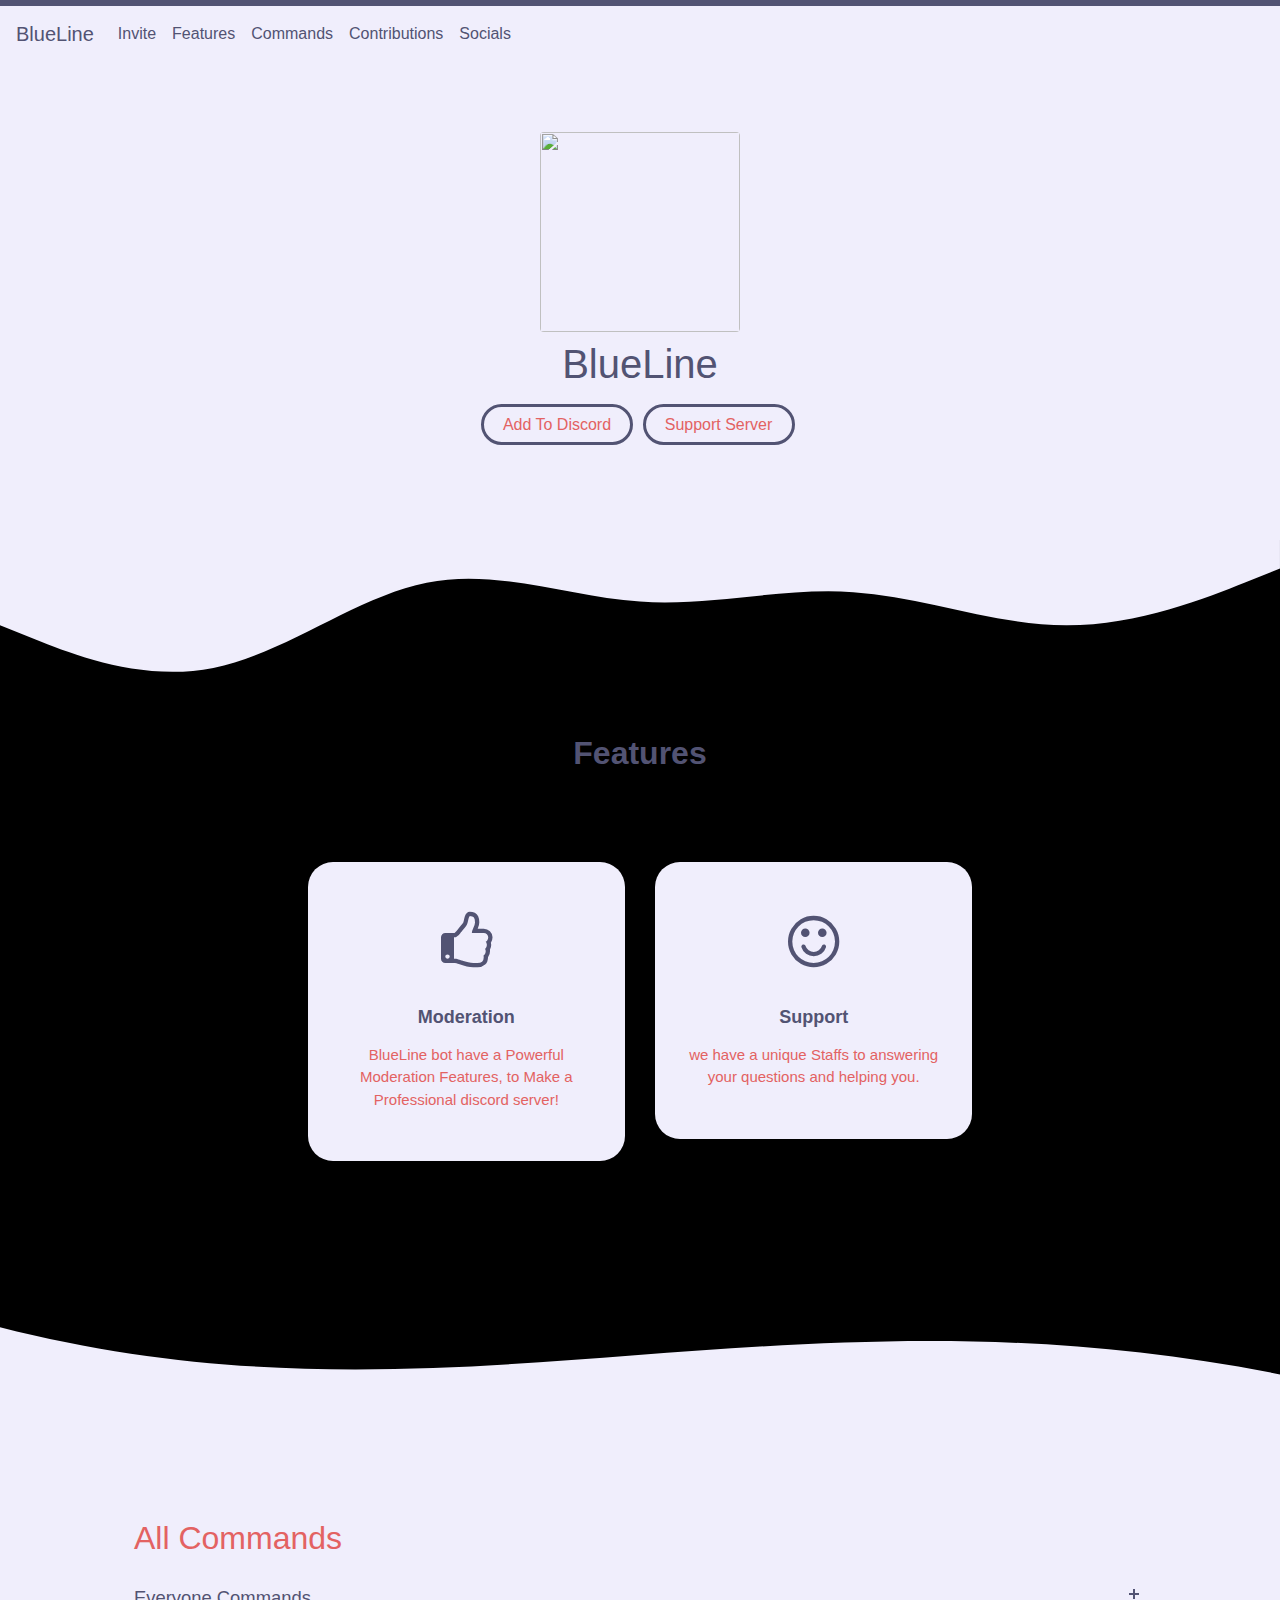
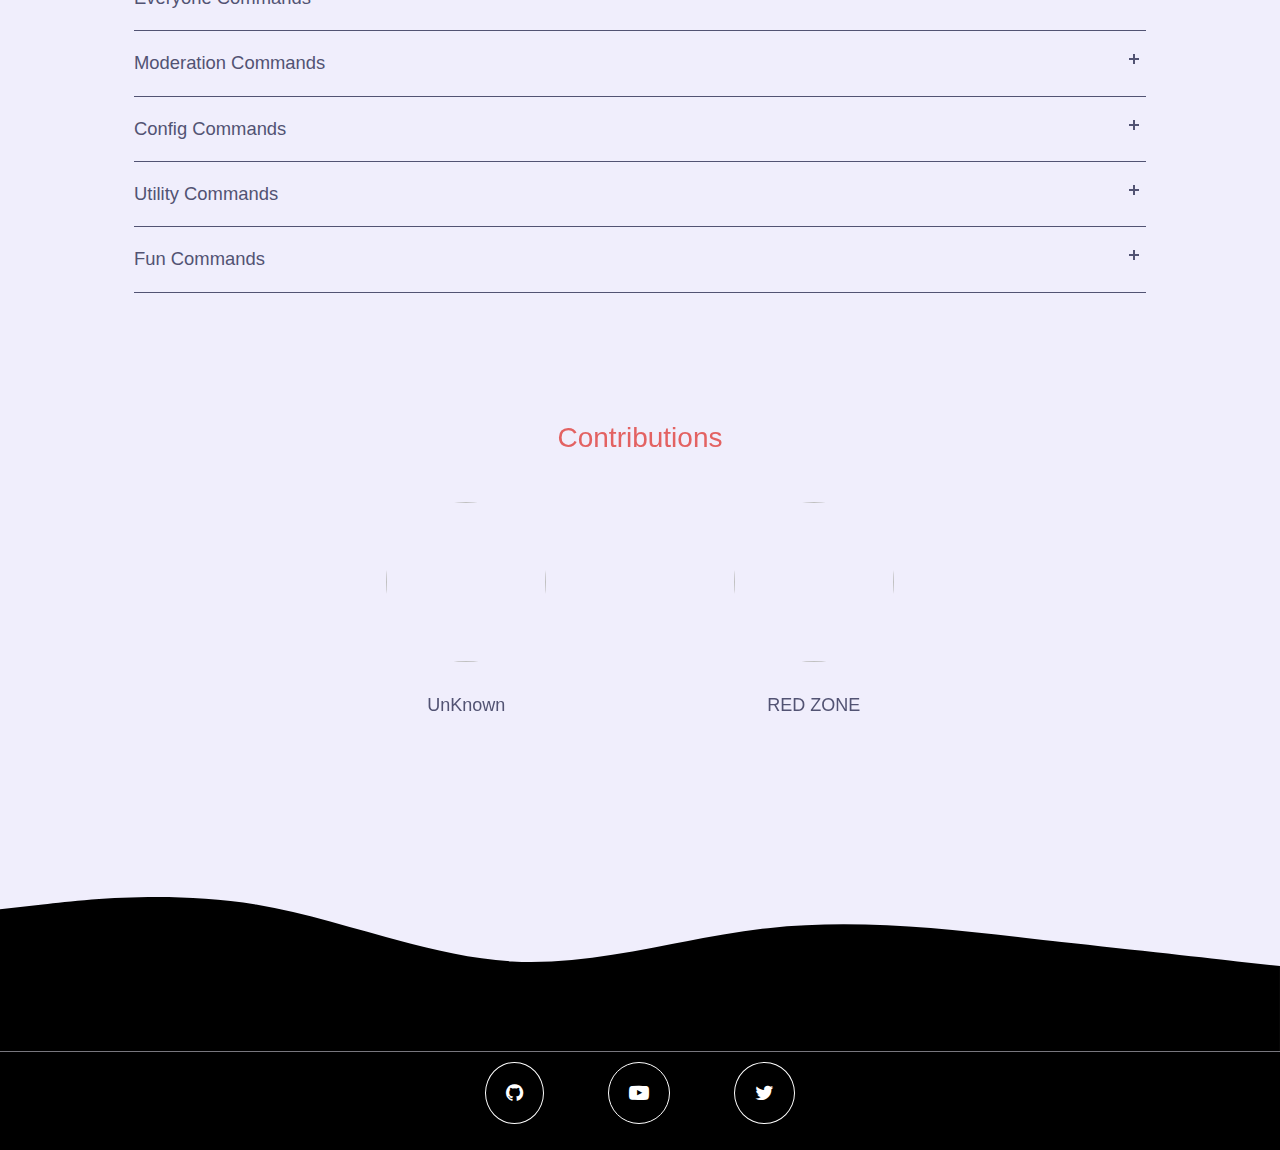
==== index.html @ 318a032f "Update index.html" ====
<!DOCTYPE html>
<html>

<head>
    <meta charset="utf-8">
    <meta name="viewport" content="width=device-width, initial-scale=1.0, shrink-to-fit=no">
    <title>BlueLine</title>
    <meta name="description"
        content="Discord multipurpose bot, Moderation Features, Funny commands, Utility commands and much more!">
    <meta name="theme-color" content="BLUE">
    <link rel="icon" type="https://cdn.glitch.me/11e8131c-e002-4e62-935d-ca1ae6687a3e/1733EE15-79B3-434F-AF84-258303711A67.jpeg?v=1640711539342" sizes="300x250" href="https://cdn.glitch.me/11e8131c-e002-4e62-935d-ca1ae6687a3e/1733EE15-79B3-434F-AF84-258303711A67.jpeg?v=1640711539342">
    <link rel="stylesheet" href="assets/bootstrap/css/bootstrap.min.css">
    <link rel="stylesheet" href="https://fonts.googleapis.com/css?family=Alfa+Slab+One">
    <link rel="stylesheet" href="assets/fonts/font-awesome.min.css">
    <link rel="stylesheet" href="assets/fonts/ionicons.min.css">
    <link rel="stylesheet" href="https://cdnjs.cloudflare.com/ajax/libs/animate.css/3.5.2/animate.min.css">
    <link rel="stylesheet" href="assets/css/styles.css">
</head>

<body style="background-color: var(--background);">
    <div id="top" style="height: 12px;">
        <nav class="navbar navbar-light navbar-expand fixed-top"
            style="color: var(--main-color);border-top-width: 6px;border-top-style: solid;background: var(--background);">
            <div class="container-fluid"><a class="navbar-brand" href="#"
                    style="color: var(--main-color);font-normal: 'Alfa Slab One', cursive;">BlueLine</a><button
                    data-toggle="collapse" class="navbar-toggler" data-target="#navcol-1"><span class="sr-only">Toggle
                        navigation</span><span class="navbar-toggler-icon"></span></button>
                <div class="collapse navbar-collapse" id="navcol-1">
                    <ul class="nav navbar-nav">
                        <li class="nav-item"><a class="nav-link active smoothScroll" href="https://discord.com/api/oauth2/authorize?client_id=842708798892146718&permissions=8&scope=bot">Invite</a></li>
                        <!--<li class="nav-item"><a class="nav-link active smoothScroll"
                                href="https://www.paypal.com/paypalme/kannabot">Donate</a></li>-->
                        <li class="nav-item"><a class="nav-link active smoothScroll" href="#features"">Features</a></li>
                        <li class=" nav-item"><a class="nav-link active smoothScroll" href="#commands">Commands</a>
                        </li>
                        <li class="nav-item"><a class="nav-link active smoothScroll" href="#help">Contributions</a></li>
                        <li class="nav-item"><a class="nav-link active smoothScroll" href="#bot">Socials</a></li>
                    </ul>
                </div>
            </div>
        </nav>
    </div>
    <header class="d-xl-flex flex-column justify-content-xl-center align-items-xl-center"
        style="height: 418px;text-align: center;margin: 55px;"><img class="rounded" src="https://cdn.glitch.me/11e8131c-e002-4e62-935d-ca1ae6687a3e/1733EE15-79B3-434F-AF84-258303711A67.jpeg?v=1640711539342"
            width="200" height="200" style="margin-top: 30px;">
        <h1 style="color: var(--text-color);"><a class="nav-link active smoothScroll" href="https://discord.com/api/oauth2/authorize?client_id=842708798892146718&permissions=8&scope=bot">BlueLine</a></h1>
        <div class="tada animated">
            <div role="group" class="front-but">
                <button
                    onclick="window.location.href='https://discord.com/api/oauth2/authorize?client_id=842708798892146718&permissions=8&scope=bot';">
                    Add To Discord
                </button>
                <button onclick="window.location.href='https://discord.gg/jcTxE4wJ6J';">
                    Support Server
                </button>
            </div>
        </div>
    </header>
    <div id="feature" style="height: 90px;background: var(--secondary);">
        <div><svg xmlns="http://www.w3.org/2000/svg" viewBox="0 0 1440 320">
                <path fill="var(--background)" fill-opacity="1"
                    d="M0,96L40,112C80,128,160,160,240,144C320,128,400,64,480,48C560,32,640,64,720,69.3C800,75,880,53,960,58.7C1040,64,1120,96,1200,96C1280,96,1360,64,1400,48L1440,32L1440,0L1400,0C1360,0,1280,0,1200,0C1120,0,1040,0,960,0C880,0,800,0,720,0C640,0,560,0,480,0C400,0,320,0,240,0C160,0,80,0,40,0L0,0Z">
                </path>
            </svg></div>
    </div>
    <div class="features-boxed" style="background: var(--secondary);">
        <div class="container" style="color: var(--main-color);">
            <div class="intro">
                <h2 class="text-center" style="color: var(--text-color);">Features</h2>
            </div>
            <div class="row justify-content-center features">
                <div class="col-sm-6 col-md-5 col-lg-4 item">
                    <div id="features" class="box"><i class="fa fa-thumbs-o-up icon" style="color: var(--main-color);"
                            id="thumb"></i>
                        <h3 class="name">Moderation</h3>
                        <p class="description" style="color: var(--secondary-text-color);">BlueLine bot have a Powerful Moderation Features,
                            to Make a Professional discord server!<br></p>
                    </div>
                </div>
                <div class="col-sm-6 col-md-5 col-lg-4 item">
                    <div id="features" class="box"><i class="fa fa-smile-o icon" style="color: var(--main-color);"></i>
                        <h3 class="name">Support</h3>
                        <p class="description" style="color: var(--secondary-text-color);">
                            we have a unique Staffs to answering your questions and helping you.<br></p>
                    </div>
                </div>
            </div>
        </div>
        <div></div>
    </div>
    <div style="background-color: var(--background);">
        <div style="height: 150px; overflow: hidden;"><svg viewBox="0 0 500 150" preserveAspectRatio="none"
                style="height: 100%; width: 100%;">
                <path d="M-41.53,-9.56 C167.83,173.98 302.14,-60.89 534.09,89.10 L500.00,0.00 L0.00,0.00 Z"
                    style="stroke: none; fill: var(--secondary);"></path>
            </svg></div>
    </div>
    <div>
       <!-- <section>
            <div class="container-fluid text-white">
                <div class="row row-cols-3 justify-content-center" style="color: var(--secondary-text-color);">
                    <div class="col-auto col-md-6 col-lg-4 text-center pb-5 pt-5 number-item love_counter">
                        <h1 class="love_count" style="font-size: 70px;"><strong>200</strong></h1>
                        <h4 style="color: var(--main-color);margin-top: -6px;">Total Servers</h4>
                    </div>
                    <div class="col-auto col-lg-4 text-center align-self-center pb-5 pt-5 love_counter">
                        <h1 class="love_count" style="font-size: 70px;"><strong>8000</strong></h1>
                        <h4 style="color: var(--main-color);margin-top: -6px;">Total Channels</h4>
                    </div>
                    <div class="col-auto col-lg-4 text-center align-self-center pb-5 pt-5 love_counter">
                        <h1 class="love_count" style="font-size: 70px;"><strong>112000</strong></h1>
                        <h4 style="color: var(--main-color);margin-top: -6px;">Total Users</h4>
                    </div>
                </div>
            </div>
        </section>-->
        <div class="container" id="commands">
            <h2>All Commands</h2>
            <div class="accordion">
                <div class="accordion-item">
                    <button id="accordion-button-1" aria-expanded="false"><span class="accordion-title">Everyone Commands
                            </span><span class="icon" aria-hidden="true"></span></button>
                    <div class="accordion-content">
                        <p>Help, Ping, Avatar, ServerAvatar, Invite, Support, Se
                          </p>
                    </div>
                </div>
                <div class="accordion-item">
                    <button id="accordion-button-3" aria-expanded="false"><span class="accordion-title">Moderation Commands</span><span class="icon" aria-hidden="true"></span></button>
                    <div class="accordion-content">
                        <p>Ban, Kick, vKick, Mute, Unmute, Clear, Nick, Nuke, Say, Embed, Lock, Unlock, Slowmode</p>
                    </div>
                </div>
                <div class="accordion-item">
                    <button id="accordion-button-3" aria-expanded="false"><span class="accordion-title">Config Commands</span><span class="icon" aria-hidden="true"></span></button>
                    <div class="accordion-content">
                        <p>Prefix</p>
                    </div>
                </div>
                <div class="accordion-item">
                    <button id="accordion-button-2" aria-expanded="false"><span class="accordion-title">Utility Commands</span><span class="icon" aria-hidden="true"></span></button>
                    <div class="accordion-content">
                        <p>Uptime, Userinfo, Serverinfo, Botinfo, Invites, Github, ListEmoji</p>
                    </div>
                </div>
                <div class="accordion-item">
                    <button id="accordion-button-3" aria-expanded="false"><span class="accordion-title">Fun Commands</span><span class="icon" aria-hidden="true"></span></button>
                    <div class="accordion-content">
                        <p>Slap, Hug, Poke, Pat, Cuddle, Feed, Kiss, Meme</p>
                    </div>
                </div>
               <!-- <div class="accordion-item">
                    <button id="accordion-button-3" aria-expanded="false"><span class="accordion-title">NSFW
                            Commands</span><span class="icon" aria-hidden="true"></span></button>
                    <div class="accordion-content">
                        <p>Hass, Hmidriff, Pgif, 4k, Hentai, Hneko, Hkitsune, Anal, Hanal, Gonewild, Ass, Pussy, Thigh,
                            Hthigh, Paizuri, Tentacle, Boobs, Hboobs.</p>
                    </div>
                </div>
                <div class="accordion-item">
                    <button id="accordion-button-3" aria-expanded="false"><span class="accordion-title">Valorant
                            Commands</span><span class="icon" aria-hidden="true"></span></button>
                    <div class="accordion-content">
                        <p>Valorant Map, Valorant Agent, Annoucements, Dev, Esports, MMR, Updates.</p>
                    </div>
                </div>
                <div class="accordion-item">
                    <button id="accordion-button-3" aria-expanded="false"><span class="accordion-title">Welcome/Leave Messages</span><span class="icon" aria-hidden="true"></span></button>
                    <div class="accordion-content">
                        <p>SetWelcome, SetLeave, SimJoin, SimLeave <br><br> Click <a href="https://github.com/OblivionGhoul/KannaKamuiBot#setting-up-welcome-messages">HERE</a> to learn how to set up welcome/leave messages</p>
                    </div>
                </div>
                <div class="accordion-item">
                    <button id="accordion-button-3" aria-expanded="false"><span class="accordion-title">Moderation
                            Commands</span><span class="icon" aria-hidden="true"></span></button>
                    <div class="accordion-content">
                        <p>Ban, Kick, Poll, Close, DM, Nickname.</p>
                    </div>
                </div>
                <div class="accordion-item">
                    <button id="accordion-button-3" aria-expanded="false"><span class="accordion-title">Developer
                            Commands</span><span class="icon" aria-hidden="true"></span></button>
                    <div class="accordion-content">
                        <p>Docs, Channel.</p>
                    </div>
                </div>
                <div class="accordion-item">
                    <button id="accordion-button-3" aria-expanded="false"><span class="accordion-title">More
                            Info</span><span class="icon" aria-hidden="true"></span></button>
                    <div class="accordion-content">
                        <p>This bot is still a work in progress so the command list above might not be the up to date,
                            so use the help command in the bot!<br>The default prefix for this bot is [-].</p>
                    </div>
                </div>-->
            </div>
        </div>
    </div>
    <div class="team-clean" style="background: rgba(0,0,0,0);" id="help">
        <div class="container" style="filter: blur(0px);padding-bottom: 0px;">
            <h3 class="text-center name" style="color: var(--secondary-text-color); margin-bottom: 30px;">Contributions
            </h3>
            <div class="intro"></div>
            <div class="row row-cols-4 d-flex d-xl-flex justify-content-center justify-content-xl-center people"
                style="padding-bottom: 0px;">
                <div class="col-auto col-md-6 col-lg-4 yeet"><a href="https://discord.com/users/408310632052686848"
                        target="_blank"><img class="rounded-circle partner" src="https://cdn.glitch.me/11e8131c-e002-4e62-935d-ca1ae6687a3e/88924051-5370-43D9-A5A7-6419A0E966D0.jpeg?v=1640713300457"></a>
                    <p style="margin: 30px; font-size:18px; color: var(--text-color);">UnKnown</p>
                </div>
                <div class="col-auto col-md-6 col-lg-4 yeet"><a href="https://discord.com/users/767108799785598977" target="_blank"><img
                            class="rounded-circle partner" src="https://cdn.glitch.me/11e8131c-e002-4e62-935d-ca1ae6687a3e/C3BD71FB-CB85-4004-A3AD-23FB2704DFF0.jpeg?v=1640713296566"></a>
                    <p style="margin: 30px; font-size:18px; color: var(--text-color);">RED ZONE</p>
                </div>
              <!--  <div class="col-auto col-md-6 col-lg-4 yeet"><a href="https://github.com/itshoozi" target="_blank"><img
                            class="rounded-circle partner" src="assets/img/website.png"></a>
                    <p style="margin: 30px; font-size:18px; color: var(--text-color);">ItsHoozi</p>
                </div>-->
            </div>
        </div>
    </div>

    <svg xmlns="http://www.w3.org/2000/svg" viewBox="0 0 1440 320">
        <path fill="var(--secondary)" fill-opacity="1"
            d="M0,160L48,154.7C96,149,192,139,288,154.7C384,171,480,213,576,218.7C672,224,768,192,864,181.3C960,171,1056,181,1152,192C1248,203,1344,213,1392,218.7L1440,224L1440,320L1392,320C1344,320,1248,320,1152,320C1056,320,960,320,864,320C768,320,672,320,576,320C480,320,384,320,288,320C192,320,96,320,48,320L0,320Z">
        </path>
    </svg>
    <div class="footer-dark" style="background: var(--secondary);padding-top: 0px;padding-bottom: 0px;">
        <div class="media" id="bot">
            <ul style="padding-left: 0;">
                <a href="https://github.com/kakUnknownnnnn">
                    <li><i class="fa fa-github" aria-hidden="true"></i></li>
                </a>
                <a href="https://youtube.com/c/Unknown007">
                    <li><i class="fa fa-youtube-play" aria-hidden="true"></i></li>
                </a>
                <a href="https://twitter.com/a_UnKnown007?t=4uc_J9Sj8CrSUUvskfGW6Q&s=09">
                    <li><i class="fa fa-twitter" aria-hidden="true"></i></li>
                </a>
            </ul>
        </div>
    </div>
    <script src="assets/js/jquery.min.js"></script>
    <script src="assets/bootstrap/js/bootstrap.min.js"></script>
    <script src="assets/js/Counting.js"></script>
    <script src="assets/js/untitled.js"></script>
</body>

</html>
---- assets/css/styles.css ----
:root {
  --main-color: #525373;
  --background: #f0eefc;/* 525373*/
  --secondary: black;
  --link: #f54254;
  --text-color: #525373;
  --secondary-text-color: #e36262;
}

/* scroll bar */

::-webkit-scrollbar {
  width: 8px;
}

::-webkit-scrollbar-track {
  background: black;
}

::-webkit-scrollbar-thumb {
  background: var(--main-color);
}

.footer-dark {
  padding: 50px 0;
}

.footer-dark .item.text {
  margin-bottom: 36px;
}

.footer-dark .item.social {
  text-align: center;
}

.footer-dark .item.social > a {
  font-size: 20px;
  width: 36px;
  height: 36px;
  line-height: 36px;
  display: inline-block;
  text-align: center;
  border-radius: 50%;
  box-shadow: 0 0 0 1px rgba(255,255,255,0.4);
  margin: 0 8px;
  color: #fff;
  opacity: 0.75;
}

.footer-dark .item.social > a:hover {
  background-color: #474350;
}

.footer-dark .copyright {
  text-align: center;
  padding-top: 24px;
}

/* features */

.features-boxed {
  color: #313437;
  background-color: #eef4f7;
}

.features-boxed p {
  color: #7d8285;
}

.features-boxed h2 {
  font-weight: bold;
  margin-bottom: 40px;
  padding-top: 40px;
  color: inherit;
}

@media (max-width:767px) {
  .features-boxed h2 {
    margin-bottom: 25px;
    padding-top: 25px;
    font-size: 24px;
  }
}

.features-boxed .intro {
  font-size: 16px;
  max-width: 500px;
  margin: 0 auto;
}

.features-boxed .intro p {
  margin-bottom: 0;
}

.features-boxed .features {
  padding: 50px 0;
}

.features-boxed .item {
  text-align: center;
}

.features-boxed .item .box {
  text-align: center;
  padding: 30px;
  background-color: #fff;
  margin-bottom: 30px;
}

.features-boxed .item .icon {
  font-size: 60px;
  color: #1485ee;
  margin-top: 20px;
  margin-bottom: 35px;
}

.features-boxed .item .name {
  font-weight: bold;
  font-size: 18px;
  margin-bottom: 8px;
  margin-top: 0;
  color: inherit;
}

.features-boxed .item .description {
  font-size: 15px;
  margin-top: 15px;
  margin-bottom: 20px;
}

a:hover {
  text-decoration: none;
  color: var(--main-color);
}

.shadow-lg.box:hover {
  background: rgb(244,241,241);
  box-shadow: 0 14px 28px rgba(0,0,0,0.25), 0 10px 10px rgba(0,0,0,0.22);
}

a {
  color: var(--main-color);
}

/* accordion */

* {
  box-sizing: border-box;
}

*::before, *::after {
  box-sizing: border-box;
}

.container {
  margin: 0 auto;
  padding: 4rem;
  color: var(--secondary-text-color);
}

.accordion .accordion-item {
  border-bottom: 1px solid var(--text-color);
}

.accordion .accordion-item button[aria-expanded='true'] {
  border-bottom: 1px solid var(--link);
}

.accordion button {
  position: relative;
  display: block;
  text-align: left;
  width: 100%;
  padding: 1em 0;
  color: var(--text-color);
  font-size: 1.15rem;
  font-weight: 400;
  border: none;
  background: none;
  outline: none;
}

.accordion button:hover, .accordion button:focus {
  cursor: pointer;
  color: var(--link);
}

.accordion button:hover::after, .accordion button:focus::after {
  cursor: pointer;
  color: var(--link);
  border-right: 1px solid var(--link);
}

.accordion button .accordion-title {
  padding: 1em 1.5em 1em 0;
}

.accordion button .icon {
  display: inline-block;
  position: absolute;
  top: 18px;
  right: 0;
  width: 22px;
  height: 22px;
}

.accordion button .icon::before {
  display: block;
  position: absolute;
  content: '';
  top: 9px;
  left: 5px;
  width: 10px;
  height: 2px;
  background: currentColor;
}

.accordion button .icon::after {
  display: block;
  position: absolute;
  content: '';
  top: 5px;
  left: 9px;
  width: 2px;
  height: 10px;
  background: currentColor;
}

.accordion button[aria-expanded='true'] {
  color: var(--link);
}

.accordion button[aria-expanded='true'] .icon::after {
  width: 0;
}

.accordion button[aria-expanded='true'] + .accordion-content {
  opacity: 1;
  max-height: 250em;
  transition: all 200ms linear;
  will-change: opacity, max-height;
}

.accordion .accordion-content {
  opacity: 0;
  max-height: 0;
  overflow: hidden;
  transition: opacity 200ms linear, max-height 200ms linear;
  will-change: opacity, max-height;
}

.accordion .accordion-content p {
  font-size: 1rem;
  font-weight: 300;
  margin: 2em 0;
}

div#features {
  box-shadow: 0 1px 3px rgba(0,0,0,0.12), 0 1px 2px rgba(0,0,0,0.24);
  transition: all 0.3s cubic-bezier(.25,.8,.25,1);
  border-radius: 25px;
  background: var(--background);
}

div#features:hover {
  box-shadow: 0 14px 28px rgba(255, 162, 162, 0.25), 0 10px 10px rgba(255, 162, 162, 0.25);
  cursor: pointer;
}

.partner:hover {
  border-radius: 598px;
  border-style: solid;
  border-color: var(--main-color);
}

.partner {
  width: 160px;
  height: 160px;
  transition: all 200ms linear;
}

.yeet {
  text-align: center;
  padding: 18px;
}

.media {
  display: grid;
  place-items: center;
  margin: 0 auto;
}

.media li {
  display: inline-block;
  display: inline-flex;
  padding: 20px; 
  border: 1px solid white;
  border-radius: 50%;
  margin: 10px 30px;
  
  font-size: 20px;
  color: white;

  transition: 0.5s;  
}

.media li:hover {
  color: var(--text-color);
  border: 1px solid var(--text-color);
  transition: 0.5s;
  cursor: pointer;
}

.front-but button{
  display:inline-block;
  background-color: var(--background);
  padding: 0.35em 1.2em;
  border: 3px solid var(--text-color);
  margin: 0 0.3em 0.3em 0;
  border-radius: 15em 15em 15em 15em;
  box-sizing: border-box;
  text-decoration: none;
  font-family:'Roboto', sans-serif;
  font-weight:300;
  color: var(--secondary-text-color);
  text-align: center;
  transition: all 0.3s;
}

.front-but button:hover {
  color: var(--background);
  background-color: var(--text-color);
}

#navcol-1 a {
  color: var(--text-color);
}

#navcol-1 a:hover {
  background-color: var(--text-color);
  color: var(--background);
}
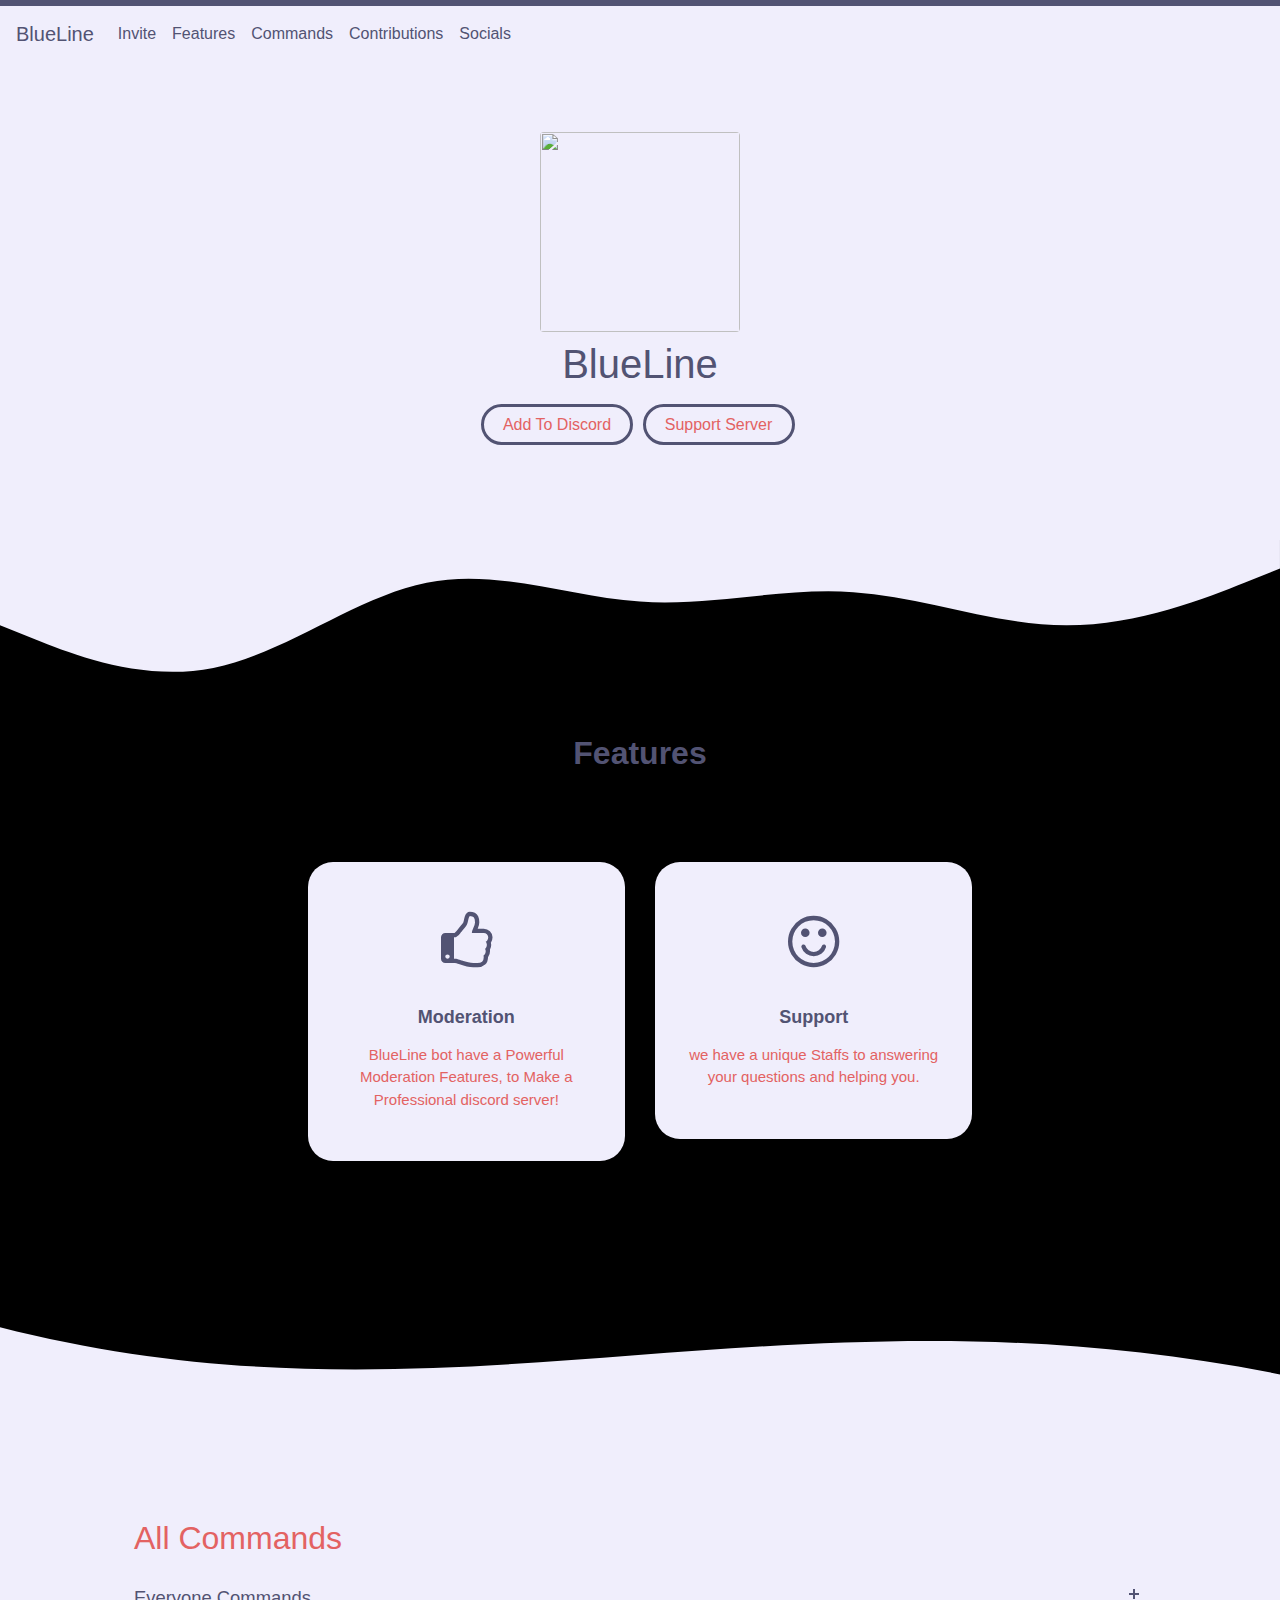
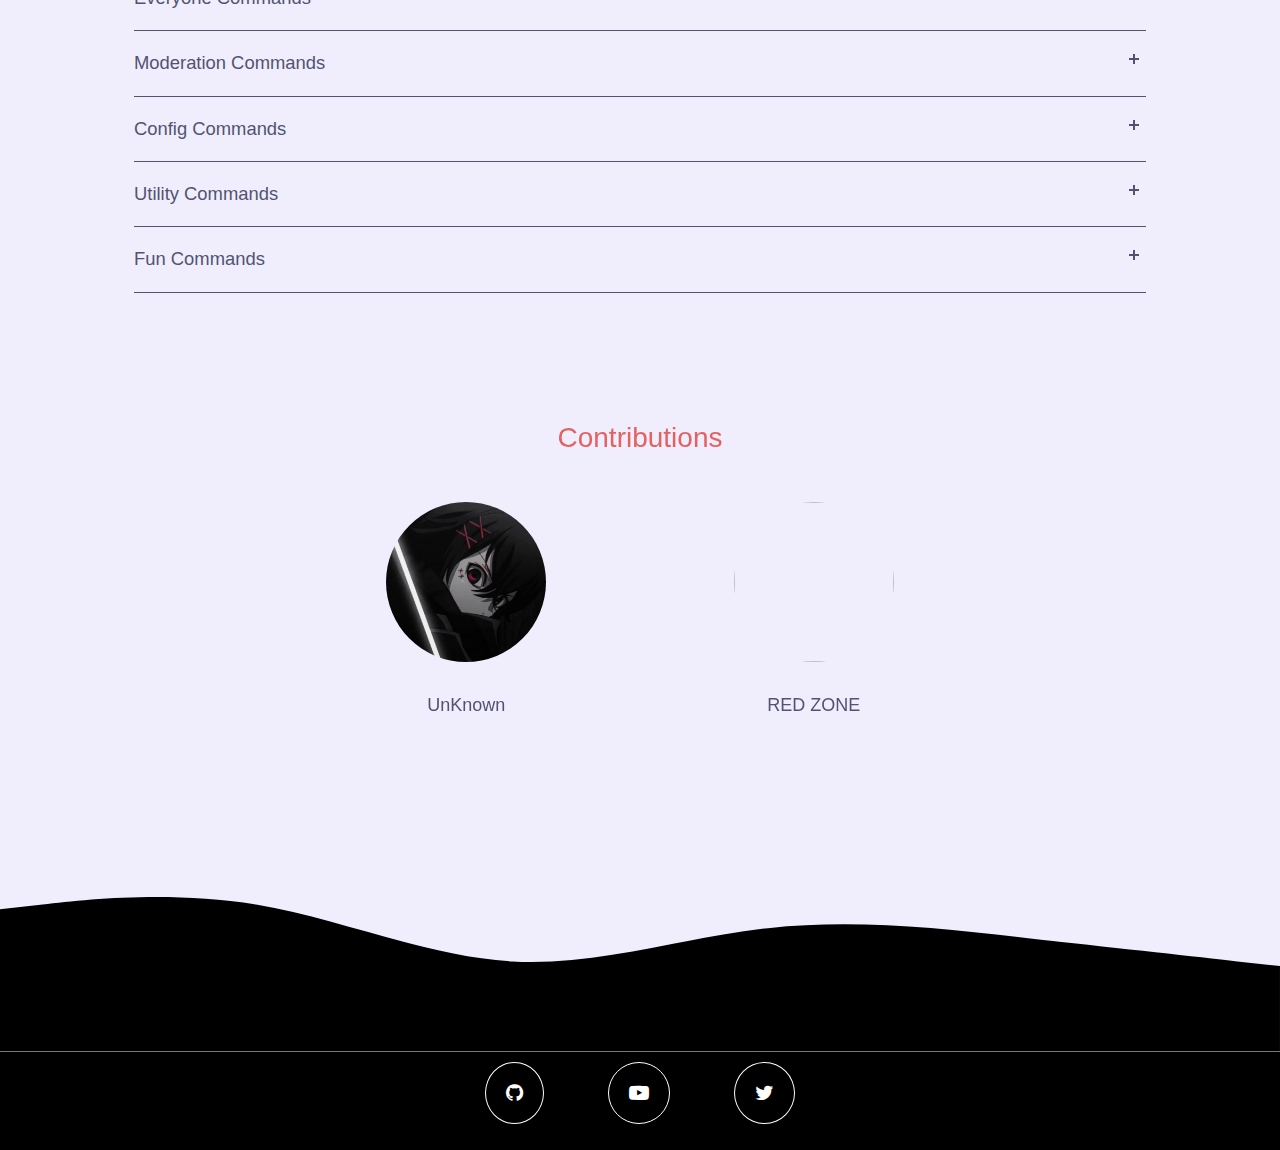
==== commit 2282204f: "update photo unknoun" ====
--- a/index.html
+++ b/index.html
@@ -203,7 +203,7 @@
             <div class="row row-cols-4 d-flex d-xl-flex justify-content-center justify-content-xl-center people"
                 style="padding-bottom: 0px;">
                 <div class="col-auto col-md-6 col-lg-4 yeet"><a href="https://discord.com/users/408310632052686848"
-                        target="_blank"><img class="rounded-circle partner" src="https://cdn.glitch.me/11e8131c-e002-4e62-935d-ca1ae6687a3e/88924051-5370-43D9-A5A7-6419A0E966D0.jpeg?v=1640713300457"></a>
+                        target="_blank"><img class="rounded-circle partner" src="./images/unknown.jpeg"></a>
                     <p style="margin: 30px; font-size:18px; color: var(--text-color);">UnKnown</p>
                 </div>
                 <div class="col-auto col-md-6 col-lg-4 yeet"><a href="https://discord.com/users/767108799785598977" target="_blank"><img
@@ -229,7 +229,7 @@
                 <a href="https://github.com/kakUnknownnnnn">
                     <li><i class="fa fa-github" aria-hidden="true"></i></li>
                 </a>
-                <a href="https://youtube.com/c/Unknown007">
+                <a href="https://<youtu></youtu>be.com/c/Unknown007">
                     <li><i class="fa fa-youtube-play" aria-hidden="true"></i></li>
                 </a>
                 <a href="https://twitter.com/a_UnKnown007?t=4uc_J9Sj8CrSUUvskfGW6Q&s=09">
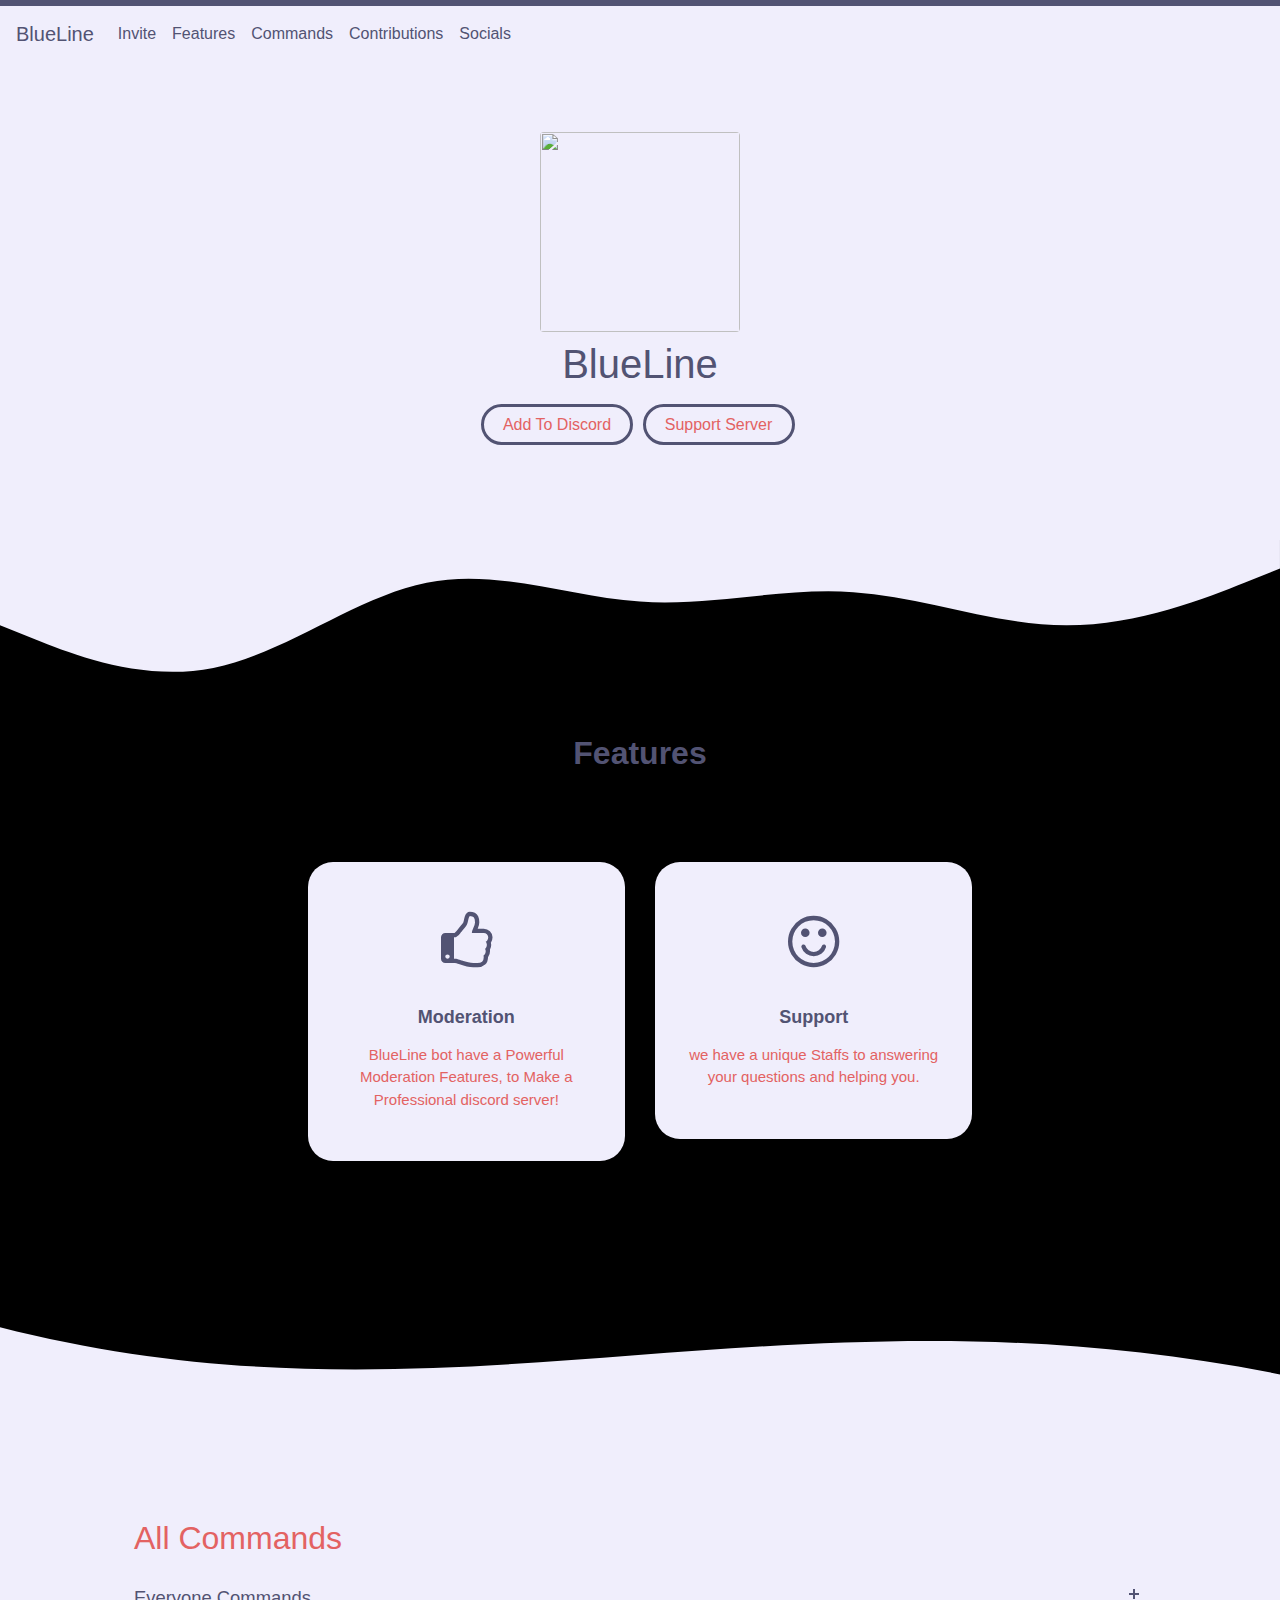
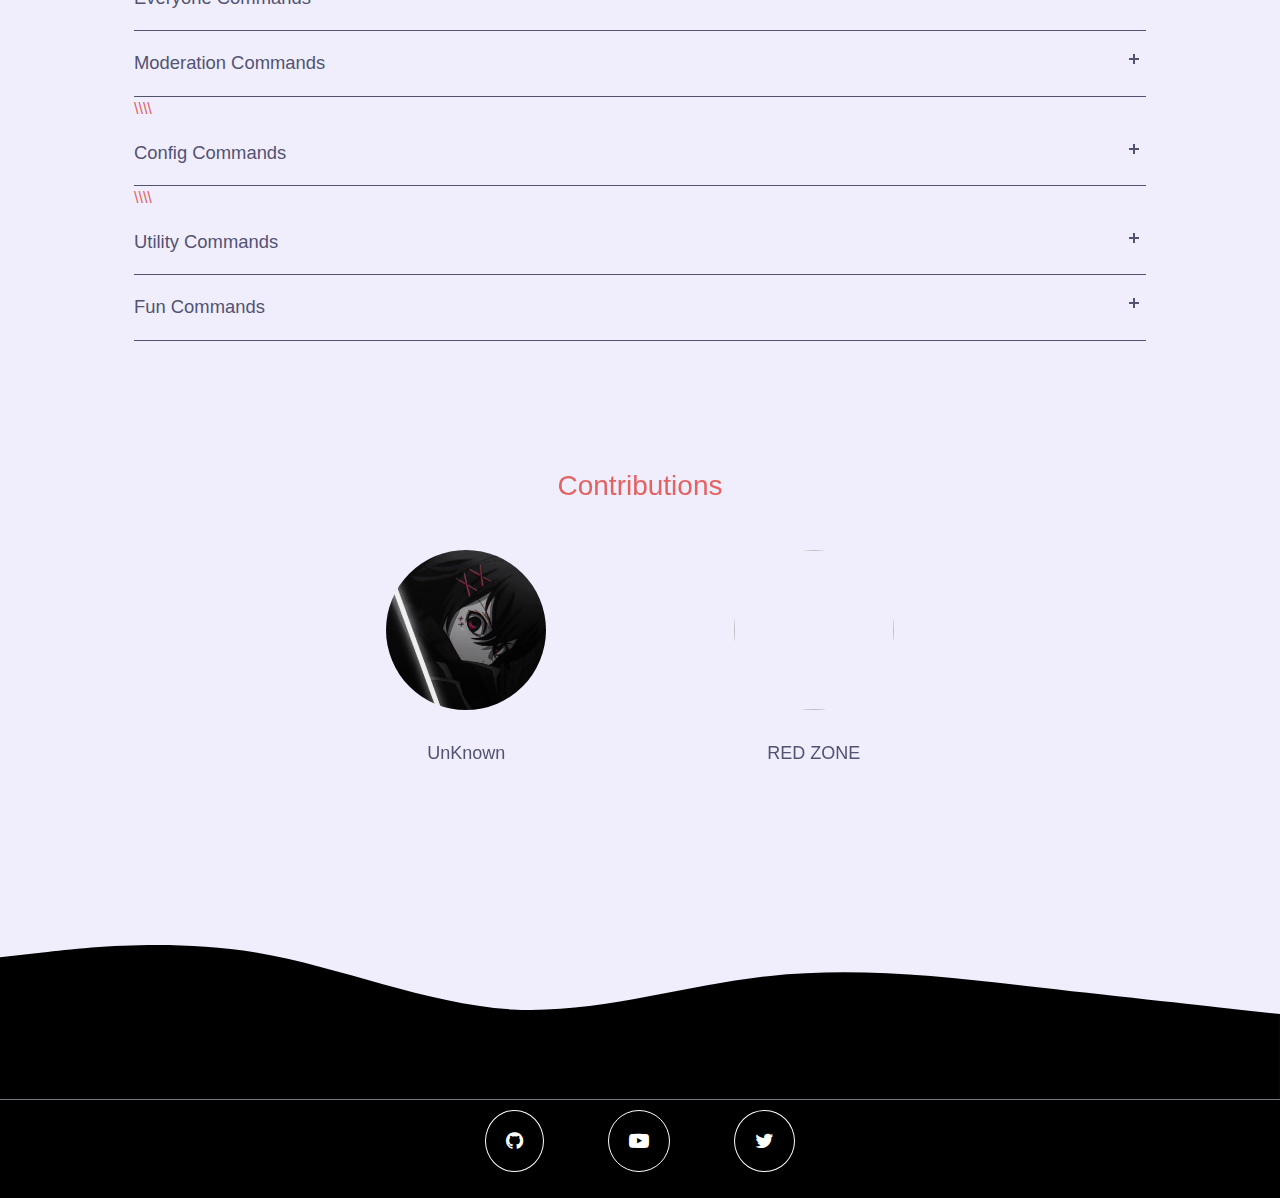
==== commit e95fdc57: "Update index.html" ====
--- a/index.html
+++ b/index.html
@@ -131,12 +131,12 @@
                         <p>Ban, Kick, vKick, Mute, Unmute, Clear, Nick, Nuke, Say, Embed, Lock, Unlock, Slowmode</p>
                     </div>
                 </div>
-                <div class="accordion-item">
+               \\\\ <div class="accordion-item">
                     <button id="accordion-button-3" aria-expanded="false"><span class="accordion-title">Config Commands</span><span class="icon" aria-hidden="true"></span></button>
                     <div class="accordion-content">
                         <p>Prefix</p>
                     </div>
-                </div>
+                </div>\\\\
                 <div class="accordion-item">
                     <button id="accordion-button-2" aria-expanded="false"><span class="accordion-title">Utility Commands</span><span class="icon" aria-hidden="true"></span></button>
                     <div class="accordion-content">
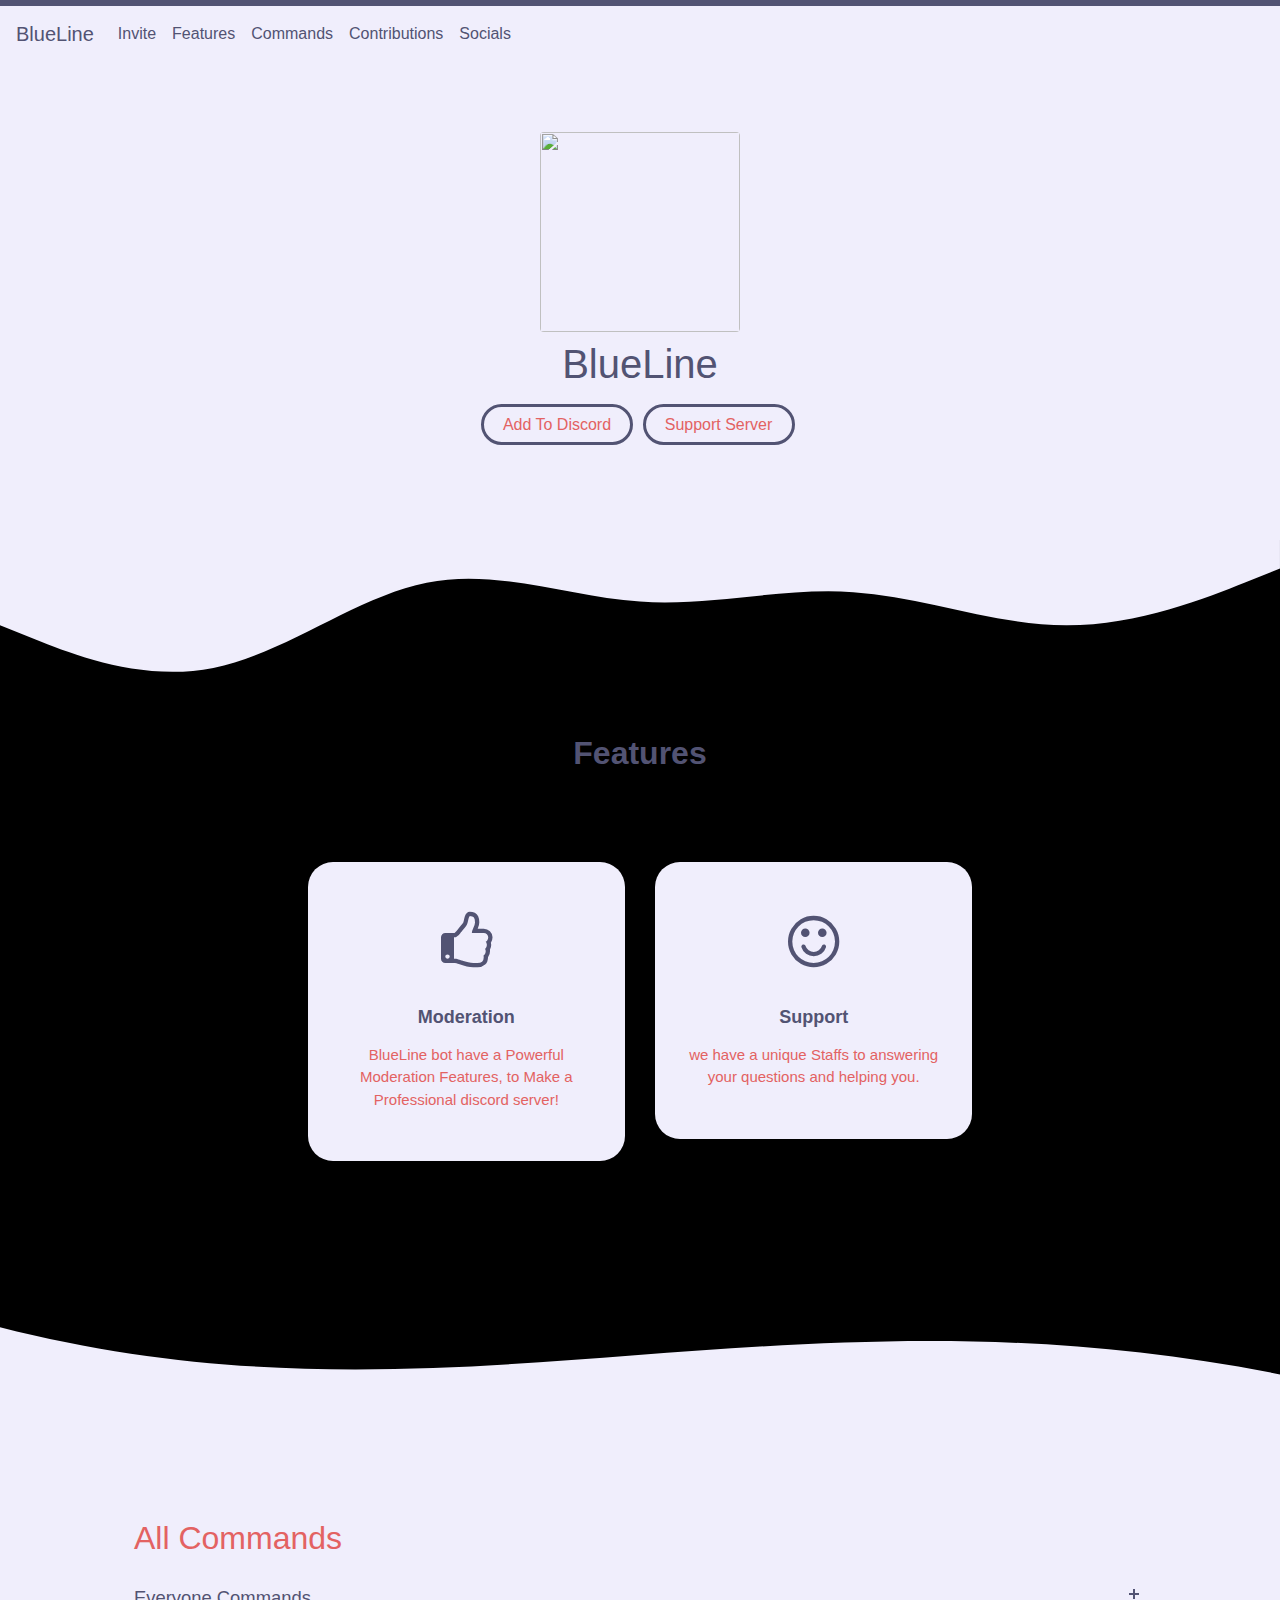
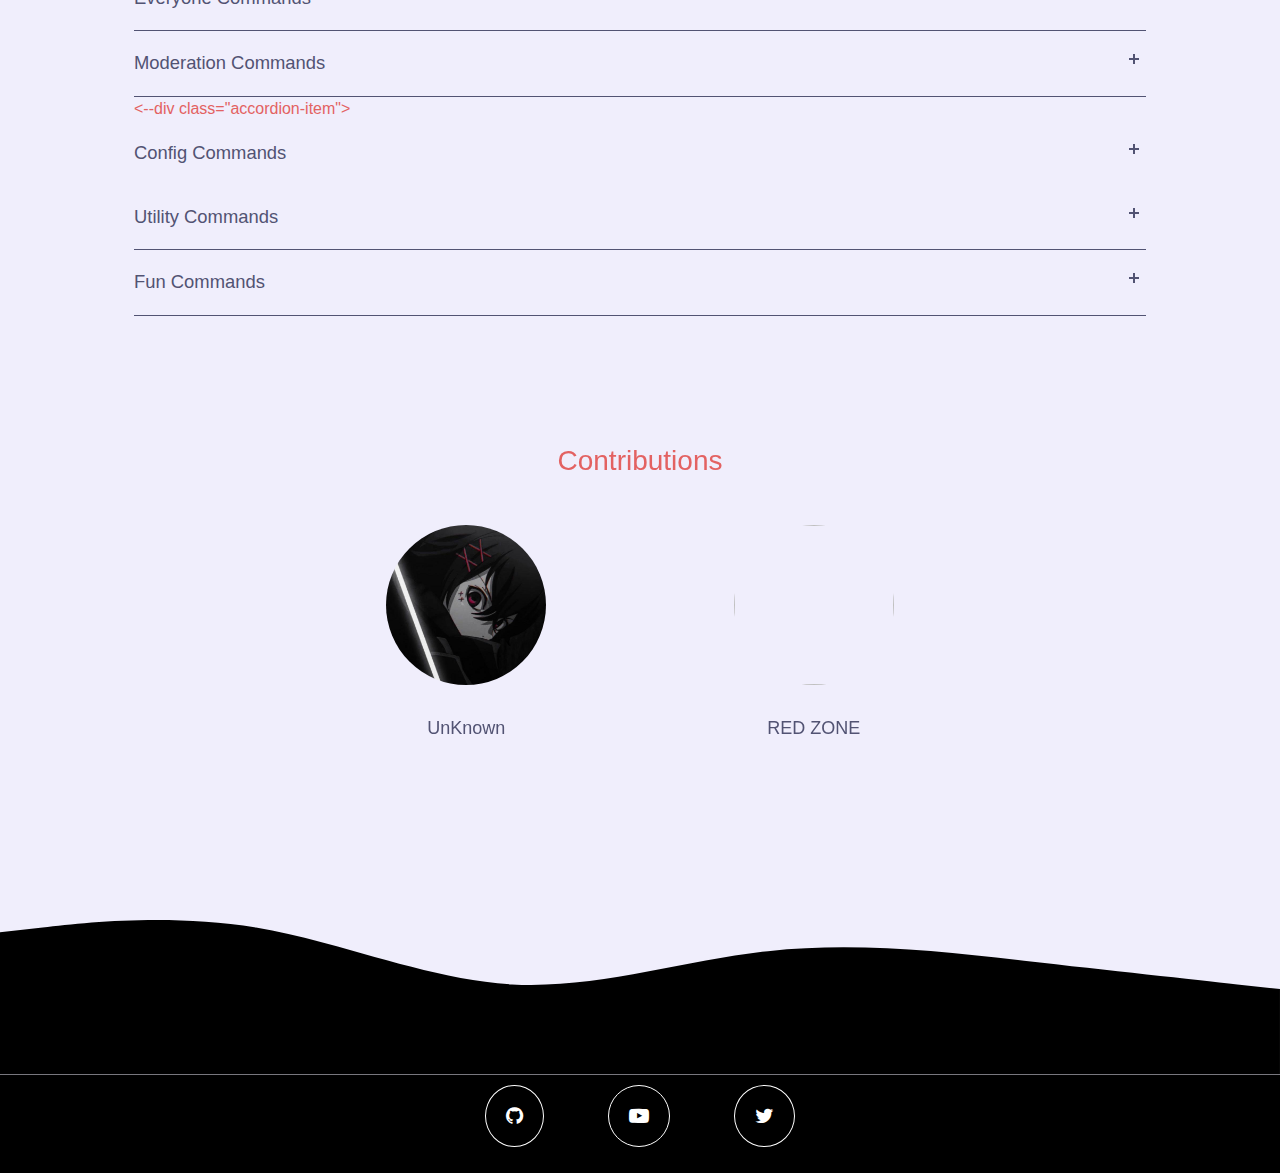
==== commit 646b6478: "Update index.html" ====
--- a/index.html
+++ b/index.html
@@ -131,12 +131,12 @@
                         <p>Ban, Kick, vKick, Mute, Unmute, Clear, Nick, Nuke, Say, Embed, Lock, Unlock, Slowmode</p>
                     </div>
                 </div>
-               \\\\ <div class="accordion-item">
+                <--div class="accordion-item">
                     <button id="accordion-button-3" aria-expanded="false"><span class="accordion-title">Config Commands</span><span class="icon" aria-hidden="true"></span></button>
                     <div class="accordion-content">
                         <p>Prefix</p>
                     </div>
-                </div>\\\\
+                </div-->
                 <div class="accordion-item">
                     <button id="accordion-button-2" aria-expanded="false"><span class="accordion-title">Utility Commands</span><span class="icon" aria-hidden="true"></span></button>
                     <div class="accordion-content">
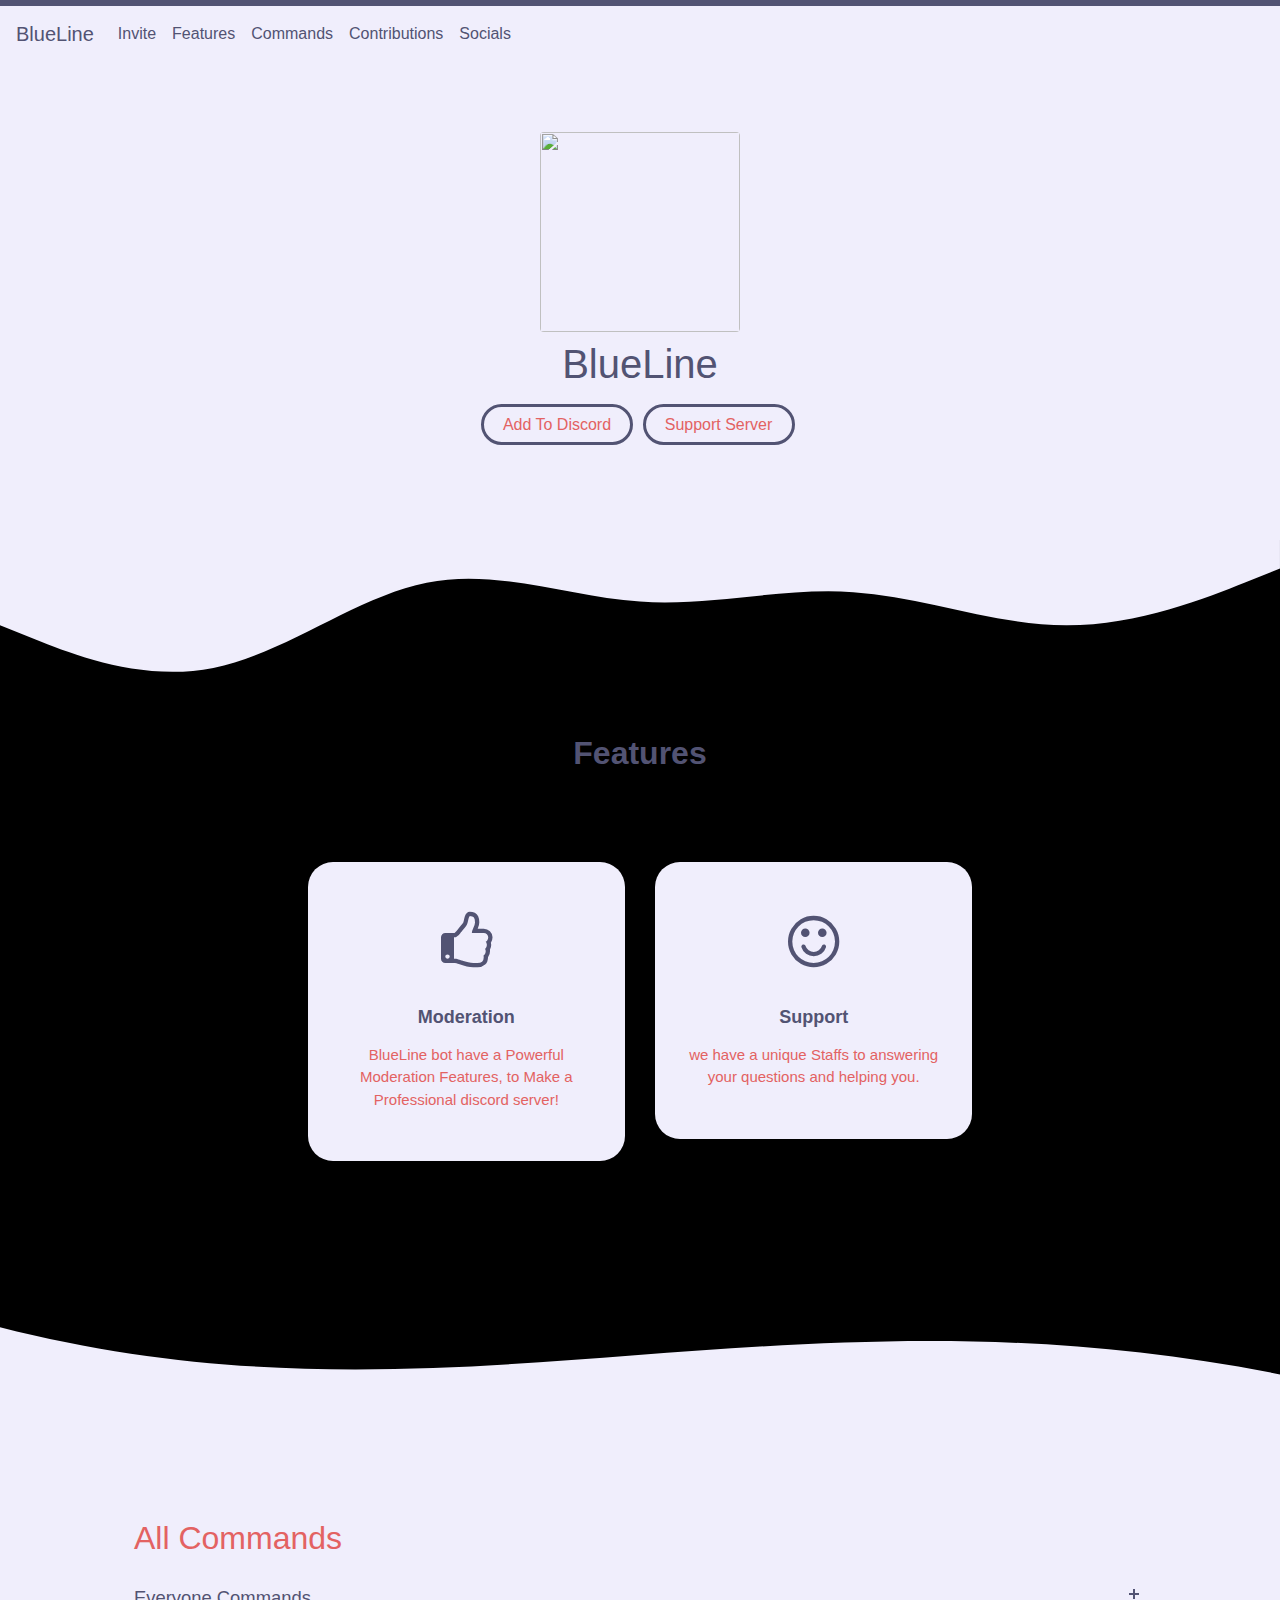
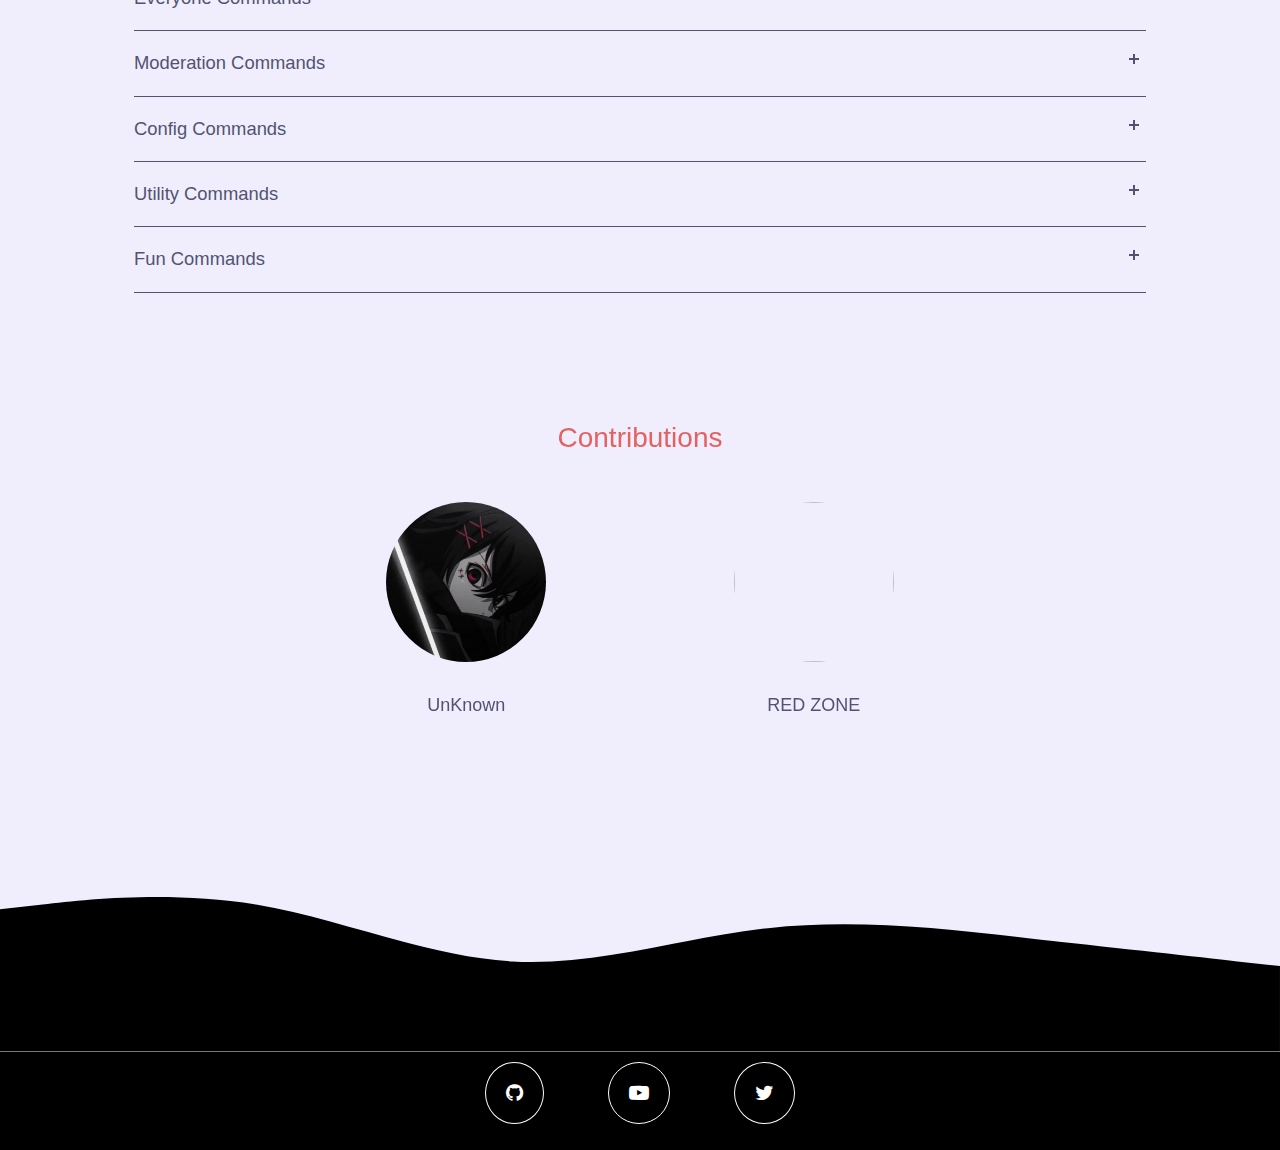
==== commit 3bf42c7e: "Update index.html" ====
--- a/index.html
+++ b/index.html
@@ -131,12 +131,12 @@
                         <p>Ban, Kick, vKick, Mute, Unmute, Clear, Nick, Nuke, Say, Embed, Lock, Unlock, Slowmode</p>
                     </div>
                 </div>
-                <--div class="accordion-item">
+                <div class="accordion-item">
                     <button id="accordion-button-3" aria-expanded="false"><span class="accordion-title">Config Commands</span><span class="icon" aria-hidden="true"></span></button>
                     <div class="accordion-content">
                         <p>Prefix</p>
                     </div>
-                </div-->
+                </div>
                 <div class="accordion-item">
                     <button id="accordion-button-2" aria-expanded="false"><span class="accordion-title">Utility Commands</span><span class="icon" aria-hidden="true"></span></button>
                     <div class="accordion-content">
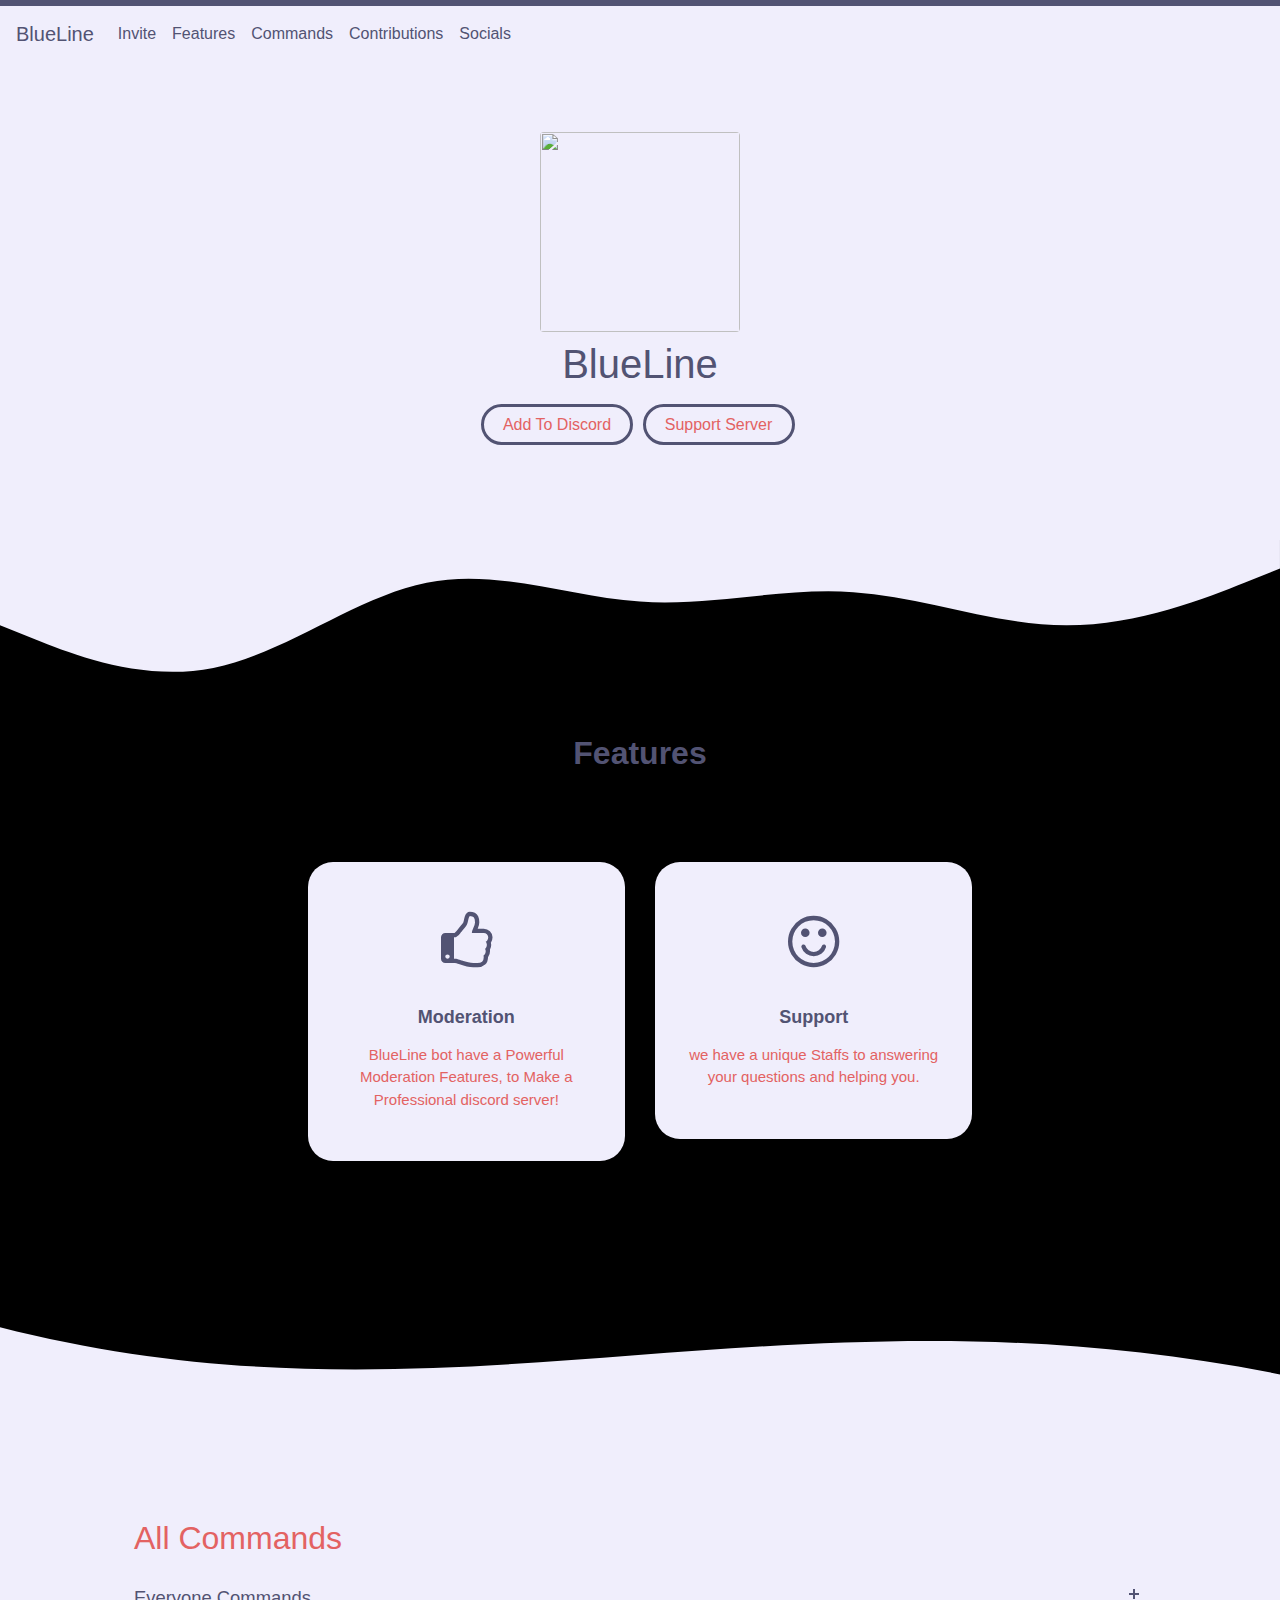
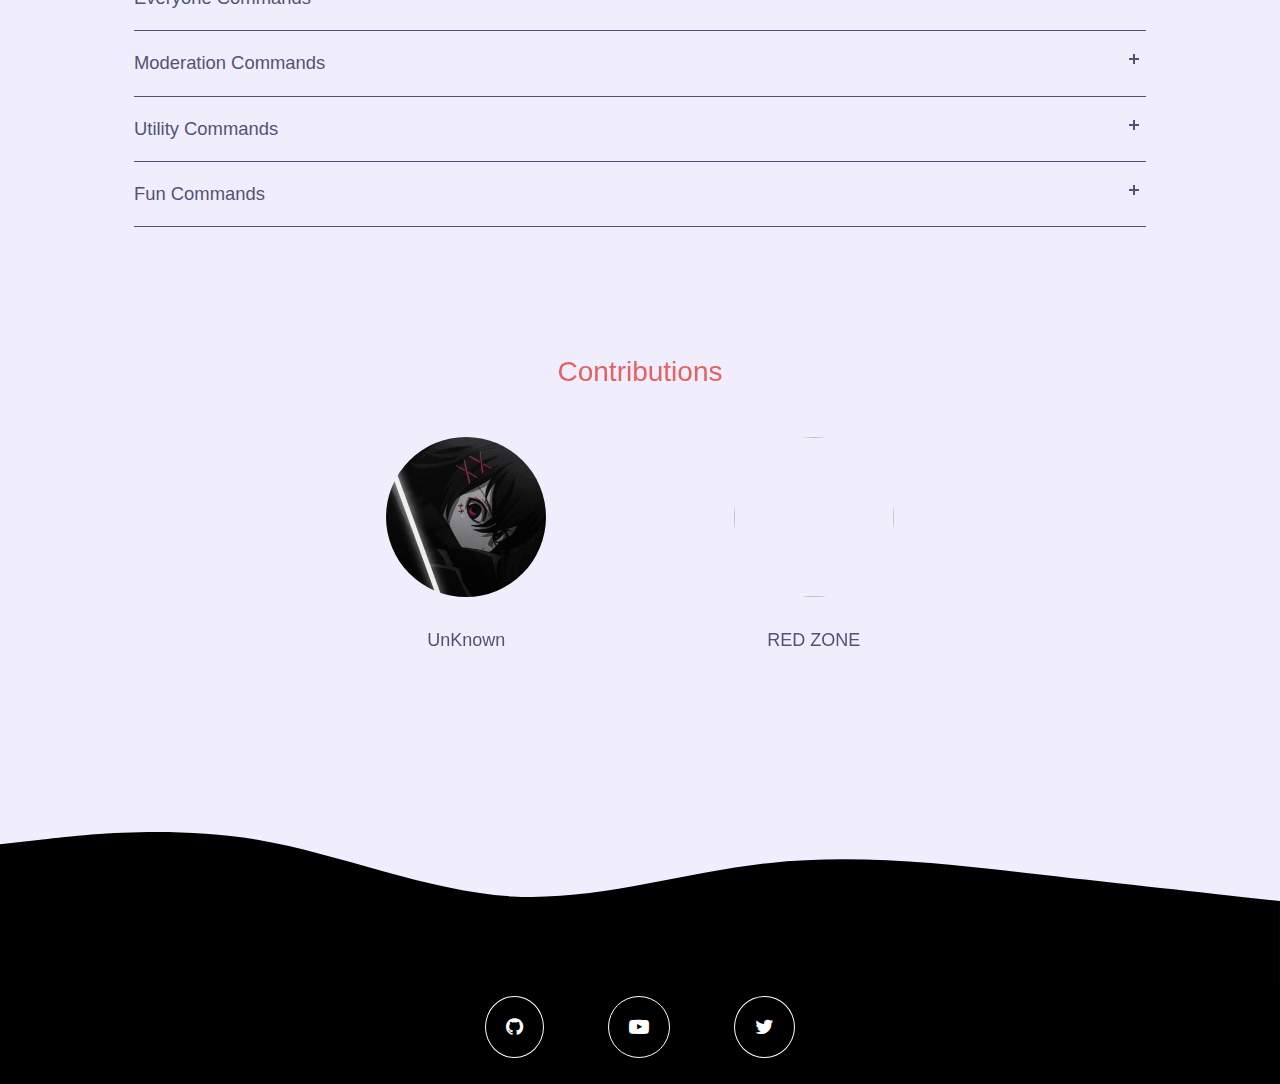
==== commit 93e82bb1: "BlueLine" ====
--- a/index.html
+++ b/index.html
@@ -2,101 +2,90 @@
 <html>
 
 <head>
-    <meta charset="utf-8">
-    <meta name="viewport" content="width=device-width, initial-scale=1.0, shrink-to-fit=no">
-    <title>BlueLine</title>
-    <meta name="description"
-        content="Discord multipurpose bot, Moderation Features, Funny commands, Utility commands and much more!">
-    <meta name="theme-color" content="BLUE">
-    <link rel="icon" type="https://cdn.glitch.me/11e8131c-e002-4e62-935d-ca1ae6687a3e/1733EE15-79B3-434F-AF84-258303711A67.jpeg?v=1640711539342" sizes="300x250" href="https://cdn.glitch.me/11e8131c-e002-4e62-935d-ca1ae6687a3e/1733EE15-79B3-434F-AF84-258303711A67.jpeg?v=1640711539342">
-    <link rel="stylesheet" href="assets/bootstrap/css/bootstrap.min.css">
-    <link rel="stylesheet" href="https://fonts.googleapis.com/css?family=Alfa+Slab+One">
-    <link rel="stylesheet" href="assets/fonts/font-awesome.min.css">
-    <link rel="stylesheet" href="assets/fonts/ionicons.min.css">
-    <link rel="stylesheet" href="https://cdnjs.cloudflare.com/ajax/libs/animate.css/3.5.2/animate.min.css">
-    <link rel="stylesheet" href="assets/css/styles.css">
+  <meta charset="utf-8">
+  <meta name="viewport" content="width=device-width, initial-scale=1.0, shrink-to-fit=no">
+  <title>BlueLine</title>
+  <meta name="description" content="Discord multipurpose bot, Moderation Features, Funny commands, Utility commands and much more!">
+  <meta name="theme-color" content="BLUE">
+  <link rel="icon" type="https://cdn.glitch.me/11e8131c-e002-4e62-935d-ca1ae6687a3e/1733EE15-79B3-434F-AF84-258303711A67.jpeg?v=1640711539342" sizes="300x250" href="https://cdn.glitch.me/11e8131c-e002-4e62-935d-ca1ae6687a3e/1733EE15-79B3-434F-AF84-258303711A67.jpeg?v=1640711539342">
+  <link rel="stylesheet" href="assets/bootstrap/css/bootstrap.min.css">
+  <link rel="stylesheet" href="https://fonts.googleapis.com/css?family=Alfa+Slab+One">
+  <link rel="stylesheet" href="assets/fonts/font-awesome.min.css">
+  <link rel="stylesheet" href="assets/fonts/ionicons.min.css">
+  <link rel="stylesheet" href="https://cdnjs.cloudflare.com/ajax/libs/animate.css/3.5.2/animate.min.css">
+  <link rel="stylesheet" href="assets/css/styles.css">
 </head>
 
 <body style="background-color: var(--background);">
-    <div id="top" style="height: 12px;">
-        <nav class="navbar navbar-light navbar-expand fixed-top"
-            style="color: var(--main-color);border-top-width: 6px;border-top-style: solid;background: var(--background);">
-            <div class="container-fluid"><a class="navbar-brand" href="#"
-                    style="color: var(--main-color);font-normal: 'Alfa Slab One', cursive;">BlueLine</a><button
-                    data-toggle="collapse" class="navbar-toggler" data-target="#navcol-1"><span class="sr-only">Toggle
-                        navigation</span><span class="navbar-toggler-icon"></span></button>
-                <div class="collapse navbar-collapse" id="navcol-1">
-                    <ul class="nav navbar-nav">
-                        <li class="nav-item"><a class="nav-link active smoothScroll" href="https://discord.com/api/oauth2/authorize?client_id=842708798892146718&permissions=8&scope=bot">Invite</a></li>
-                        <!--<li class="nav-item"><a class="nav-link active smoothScroll"
+  <div id="top" style="height: 12px;">
+    <nav class="navbar navbar-light navbar-expand fixed-top" style="color: var(--main-color);border-top-width: 6px;border-top-style: solid;background: var(--background);">
+      <div class="container-fluid"><a class="navbar-brand" href="#" style="color: var(--main-color);font-normal: 'Alfa Slab One', cursive;">BlueLine</a><button data-toggle="collapse" class="navbar-toggler" data-target="#navcol-1"><span class="sr-only">Toggle
+            navigation</span><span class="navbar-toggler-icon"></span></button>
+        <div class="collapse navbar-collapse" id="navcol-1">
+          <ul class="nav navbar-nav">
+            <li class="nav-item"><a class="nav-link active smoothScroll" href="https://discord.com/api/oauth2/authorize?client_id=842708798892146718&permissions=8&scope=bot">Invite</a></li>
+            <!--<li class="nav-item"><a class="nav-link active smoothScroll"
                                 href="https://www.paypal.com/paypalme/kannabot">Donate</a></li>-->
-                        <li class="nav-item"><a class="nav-link active smoothScroll" href="#features"">Features</a></li>
+            <li class="nav-item"><a class="nav-link active smoothScroll" href="#features"">Features</a></li>
                         <li class=" nav-item"><a class="nav-link active smoothScroll" href="#commands">Commands</a>
-                        </li>
-                        <li class="nav-item"><a class="nav-link active smoothScroll" href="#help">Contributions</a></li>
-                        <li class="nav-item"><a class="nav-link active smoothScroll" href="#bot">Socials</a></li>
-                    </ul>
-                </div>
-            </div>
-        </nav>
-    </div>
-    <header class="d-xl-flex flex-column justify-content-xl-center align-items-xl-center"
-        style="height: 418px;text-align: center;margin: 55px;"><img class="rounded" src="https://cdn.glitch.me/11e8131c-e002-4e62-935d-ca1ae6687a3e/1733EE15-79B3-434F-AF84-258303711A67.jpeg?v=1640711539342"
-            width="200" height="200" style="margin-top: 30px;">
-        <h1 style="color: var(--text-color);"><a class="nav-link active smoothScroll" href="https://discord.com/api/oauth2/authorize?client_id=842708798892146718&permissions=8&scope=bot">BlueLine</a></h1>
-        <div class="tada animated">
-            <div role="group" class="front-but">
-                <button
-                    onclick="window.location.href='https://discord.com/api/oauth2/authorize?client_id=842708798892146718&permissions=8&scope=bot';">
-                    Add To Discord
-                </button>
-                <button onclick="window.location.href='https://discord.gg/jcTxE4wJ6J';">
-                    Support Server
-                </button>
-            </div>
-        </div>
-    </header>
-    <div id="feature" style="height: 90px;background: var(--secondary);">
-        <div><svg xmlns="http://www.w3.org/2000/svg" viewBox="0 0 1440 320">
-                <path fill="var(--background)" fill-opacity="1"
-                    d="M0,96L40,112C80,128,160,160,240,144C320,128,400,64,480,48C560,32,640,64,720,69.3C800,75,880,53,960,58.7C1040,64,1120,96,1200,96C1280,96,1360,64,1400,48L1440,32L1440,0L1400,0C1360,0,1280,0,1200,0C1120,0,1040,0,960,0C880,0,800,0,720,0C640,0,560,0,480,0C400,0,320,0,240,0C160,0,80,0,40,0L0,0Z">
-                </path>
-            </svg></div>
-    </div>
-    <div class="features-boxed" style="background: var(--secondary);">
-        <div class="container" style="color: var(--main-color);">
-            <div class="intro">
-                <h2 class="text-center" style="color: var(--text-color);">Features</h2>
-            </div>
-            <div class="row justify-content-center features">
-                <div class="col-sm-6 col-md-5 col-lg-4 item">
-                    <div id="features" class="box"><i class="fa fa-thumbs-o-up icon" style="color: var(--main-color);"
-                            id="thumb"></i>
-                        <h3 class="name">Moderation</h3>
-                        <p class="description" style="color: var(--secondary-text-color);">BlueLine bot have a Powerful Moderation Features,
-                            to Make a Professional discord server!<br></p>
-                    </div>
-                </div>
-                <div class="col-sm-6 col-md-5 col-lg-4 item">
-                    <div id="features" class="box"><i class="fa fa-smile-o icon" style="color: var(--main-color);"></i>
-                        <h3 class="name">Support</h3>
-                        <p class="description" style="color: var(--secondary-text-color);">
-                            we have a unique Staffs to answering your questions and helping you.<br></p>
-                    </div>
-                </div>
-            </div>
-        </div>
-        <div></div>
-    </div>
-    <div style="background-color: var(--background);">
-        <div style="height: 150px; overflow: hidden;"><svg viewBox="0 0 500 150" preserveAspectRatio="none"
-                style="height: 100%; width: 100%;">
-                <path d="M-41.53,-9.56 C167.83,173.98 302.14,-60.89 534.09,89.10 L500.00,0.00 L0.00,0.00 Z"
-                    style="stroke: none; fill: var(--secondary);"></path>
-            </svg></div>
-    </div>
-    <div>
-       <!-- <section>
+            </li>
+            <li class="nav-item"><a class="nav-link active smoothScroll" href="#help">Contributions</a></li>
+            <li class="nav-item"><a class="nav-link active smoothScroll" href="#bot">Socials</a></li>
+          </ul>
+        </div>
+      </div>
+    </nav>
+  </div>
+  <header class="d-xl-flex flex-column justify-content-xl-center align-items-xl-center" style="height: 418px;text-align: center;margin: 55px;"><img class="rounded" src="https://cdn.glitch.me/11e8131c-e002-4e62-935d-ca1ae6687a3e/1733EE15-79B3-434F-AF84-258303711A67.jpeg?v=1640711539342" width="200" height="200" style="margin-top: 30px;">
+    <h1 style="color: var(--text-color);"><a class="nav-link active smoothScroll" href="https://discord.com/api/oauth2/authorize?client_id=842708798892146718&permissions=8&scope=bot">BlueLine</a></h1>
+    <div class="tada animated">
+      <div role="group" class="front-but">
+        <button onclick="window.location.href='https://discord.com/api/oauth2/authorize?client_id=842708798892146718&permissions=8&scope=bot';">
+          Add To Discord
+        </button>
+        <button onclick="window.location.href='https://discord.gg/jcTxE4wJ6J';">
+          Support Server
+        </button>
+      </div>
+    </div>
+  </header>
+  <div id="feature" style="height: 90px;background: var(--secondary);">
+    <div><svg xmlns="http://www.w3.org/2000/svg" viewBox="0 0 1440 320">
+        <path fill="var(--background)" fill-opacity="1" d="M0,96L40,112C80,128,160,160,240,144C320,128,400,64,480,48C560,32,640,64,720,69.3C800,75,880,53,960,58.7C1040,64,1120,96,1200,96C1280,96,1360,64,1400,48L1440,32L1440,0L1400,0C1360,0,1280,0,1200,0C1120,0,1040,0,960,0C880,0,800,0,720,0C640,0,560,0,480,0C400,0,320,0,240,0C160,0,80,0,40,0L0,0Z">
+        </path>
+      </svg></div>
+  </div>
+  <div class="features-boxed" style="background: var(--secondary);">
+    <div class="container" style="color: var(--main-color);">
+      <div class="intro">
+        <h2 class="text-center" style="color: var(--text-color);">Features</h2>
+      </div>
+      <div class="row justify-content-center features">
+        <div class="col-sm-6 col-md-5 col-lg-4 item">
+          <div id="features" class="box"><i class="fa fa-thumbs-o-up icon" style="color: var(--main-color);" id="thumb"></i>
+            <h3 class="name">Moderation</h3>
+            <p class="description" style="color: var(--secondary-text-color);">BlueLine bot have a Powerful Moderation Features,
+              to Make a Professional discord server!<br></p>
+          </div>
+        </div>
+        <div class="col-sm-6 col-md-5 col-lg-4 item">
+          <div id="features" class="box"><i class="fa fa-smile-o icon" style="color: var(--main-color);"></i>
+            <h3 class="name">Support</h3>
+            <p class="description" style="color: var(--secondary-text-color);">
+              we have a unique Staffs to answering your questions and helping you.<br></p>
+          </div>
+        </div>
+      </div>
+    </div>
+    <div></div>
+  </div>
+  <div style="background-color: var(--background);">
+    <div style="height: 150px; overflow: hidden;"><svg viewBox="0 0 500 150" preserveAspectRatio="none" style="height: 100%; width: 100%;">
+        <path d="M-41.53,-9.56 C167.83,173.98 302.14,-60.89 534.09,89.10 L500.00,0.00 L0.00,0.00 Z" style="stroke: none; fill: var(--secondary);"></path>
+      </svg></div>
+  </div>
+  <div>
+    <!-- <section>
             <div class="container-fluid text-white">
                 <div class="row row-cols-3 justify-content-center" style="color: var(--secondary-text-color);">
                     <div class="col-auto col-md-6 col-lg-4 text-center pb-5 pt-5 number-item love_counter">
@@ -114,42 +103,42 @@
                 </div>
             </div>
         </section>-->
-        <div class="container" id="commands">
-            <h2>All Commands</h2>
-            <div class="accordion">
-                <div class="accordion-item">
-                    <button id="accordion-button-1" aria-expanded="false"><span class="accordion-title">Everyone Commands
-                            </span><span class="icon" aria-hidden="true"></span></button>
-                    <div class="accordion-content">
-                        <p>Help, Ping, Avatar, ServerAvatar, Invite, Support, Se
-                          </p>
-                    </div>
-                </div>
-                <div class="accordion-item">
-                    <button id="accordion-button-3" aria-expanded="false"><span class="accordion-title">Moderation Commands</span><span class="icon" aria-hidden="true"></span></button>
-                    <div class="accordion-content">
-                        <p>Ban, Kick, vKick, Mute, Unmute, Clear, Nick, Nuke, Say, Embed, Lock, Unlock, Slowmode</p>
-                    </div>
-                </div>
-                <div class="accordion-item">
-                    <button id="accordion-button-3" aria-expanded="false"><span class="accordion-title">Config Commands</span><span class="icon" aria-hidden="true"></span></button>
-                    <div class="accordion-content">
-                        <p>Prefix</p>
-                    </div>
-                </div>
-                <div class="accordion-item">
-                    <button id="accordion-button-2" aria-expanded="false"><span class="accordion-title">Utility Commands</span><span class="icon" aria-hidden="true"></span></button>
-                    <div class="accordion-content">
-                        <p>Uptime, Userinfo, Serverinfo, Botinfo, Invites, Github, ListEmoji</p>
-                    </div>
-                </div>
-                <div class="accordion-item">
-                    <button id="accordion-button-3" aria-expanded="false"><span class="accordion-title">Fun Commands</span><span class="icon" aria-hidden="true"></span></button>
-                    <div class="accordion-content">
-                        <p>Slap, Hug, Poke, Pat, Cuddle, Feed, Kiss, Meme</p>
-                    </div>
-                </div>
-               <!-- <div class="accordion-item">
+    <div class="container" id="commands">
+      <h2>All Commands</h2>
+      <div class="accordion">
+        <div class="accordion-item">
+          <button id="accordion-button-1" aria-expanded="false"><span class="accordion-title">Everyone Commands
+            </span><span class="icon" aria-hidden="true"></span></button>
+          <div class="accordion-content">
+            <p>Help, Ping, Avatar, ServerAvatar, Invite, Support, Se
+            </p>
+          </div>
+        </div>
+        <div class="accordion-item">
+          <button id="accordion-button-3" aria-expanded="false"><span class="accordion-title">Moderation Commands</span><span class="icon" aria-hidden="true"></span></button>
+          <div class="accordion-content">
+            <p>Ban, Kick, vKick, Mute, Unmute, Clear, Nick, Nuke, Say, Embed, Lock, Unlock, Slowmode</p>
+          </div>
+        </div>
+       <!-- <div class="accordion-item">
+          <button id="accordion-button-3" aria-expanded="false"><span class="accordion-title">Config Commands</span><span class="icon" aria-hidden="true"></span></button>
+          <div class="accordion-content">
+            <p>Prefix</p>
+          </div>
+        </div>-->
+        <div class="accordion-item">
+          <button id="accordion-button-2" aria-expanded="false"><span class="accordion-title">Utility Commands</span><span class="icon" aria-hidden="true"></span></button>
+          <div class="accordion-content">
+            <p>Uptime, Userinfo, Serverinfo, Botinfo, Invites, Github, ListEmoji</p>
+          </div>
+        </div>
+        <div class="accordion-item">
+          <button id="accordion-button-3" aria-expanded="false"><span class="accordion-title">Fun Commands</span><span class="icon" aria-hidden="true"></span></button>
+          <div class="accordion-content">
+            <p>Slap, Hug, Poke, Pat, Cuddle, Feed, Kiss, Meme</p>
+          </div>
+        </div>
+        <!-- <div class="accordion-item">
                     <button id="accordion-button-3" aria-expanded="false"><span class="accordion-title">NSFW
                             Commands</span><span class="icon" aria-hidden="true"></span></button>
                     <div class="accordion-content">
@@ -192,56 +181,51 @@
                             so use the help command in the bot!<br>The default prefix for this bot is [-].</p>
                     </div>
                 </div>-->
-            </div>
-        </div>
-    </div>
-    <div class="team-clean" style="background: rgba(0,0,0,0);" id="help">
-        <div class="container" style="filter: blur(0px);padding-bottom: 0px;">
-            <h3 class="text-center name" style="color: var(--secondary-text-color); margin-bottom: 30px;">Contributions
-            </h3>
-            <div class="intro"></div>
-            <div class="row row-cols-4 d-flex d-xl-flex justify-content-center justify-content-xl-center people"
-                style="padding-bottom: 0px;">
-                <div class="col-auto col-md-6 col-lg-4 yeet"><a href="https://discord.com/users/408310632052686848"
-                        target="_blank"><img class="rounded-circle partner" src="./images/unknown.jpeg"></a>
-                    <p style="margin: 30px; font-size:18px; color: var(--text-color);">UnKnown</p>
-                </div>
-                <div class="col-auto col-md-6 col-lg-4 yeet"><a href="https://discord.com/users/767108799785598977" target="_blank"><img
-                            class="rounded-circle partner" src="https://cdn.glitch.me/11e8131c-e002-4e62-935d-ca1ae6687a3e/C3BD71FB-CB85-4004-A3AD-23FB2704DFF0.jpeg?v=1640713296566"></a>
-                    <p style="margin: 30px; font-size:18px; color: var(--text-color);">RED ZONE</p>
-                </div>
-              <!--  <div class="col-auto col-md-6 col-lg-4 yeet"><a href="https://github.com/itshoozi" target="_blank"><img
+      </div>
+    </div>
+  </div>
+  <div class="team-clean" style="background: rgba(0,0,0,0);" id="help">
+    <div class="container" style="filter: blur(0px);padding-bottom: 0px;">
+      <h3 class="text-center name" style="color: var(--secondary-text-color); margin-bottom: 30px;">Contributions
+      </h3>
+      <div class="intro"></div>
+      <div class="row row-cols-4 d-flex d-xl-flex justify-content-center justify-content-xl-center people" style="padding-bottom: 0px;">
+        <div class="col-auto col-md-6 col-lg-4 yeet"><a href="https://discord.com/users/408310632052686848" target="_blank"><img class="rounded-circle partner" src="./images/unknown.jpeg"></a>
+          <p style="margin: 30px; font-size:18px; color: var(--text-color);">UnKnown</p>
+        </div>
+        <div class="col-auto col-md-6 col-lg-4 yeet"><a href="https://discord.com/users/767108799785598977" target="_blank"><img class="rounded-circle partner" src="https://cdn.glitch.me/11e8131c-e002-4e62-935d-ca1ae6687a3e/C3BD71FB-CB85-4004-A3AD-23FB2704DFF0.jpeg?v=1640713296566"></a>
+          <p style="margin: 30px; font-size:18px; color: var(--text-color);">RED ZONE</p>
+        </div>
+        <!--  <div class="col-auto col-md-6 col-lg-4 yeet"><a href="https://github.com/itshoozi" target="_blank"><img
                             class="rounded-circle partner" src="assets/img/website.png"></a>
                     <p style="margin: 30px; font-size:18px; color: var(--text-color);">ItsHoozi</p>
                 </div>-->
-            </div>
-        </div>
-    </div>
-
-    <svg xmlns="http://www.w3.org/2000/svg" viewBox="0 0 1440 320">
-        <path fill="var(--secondary)" fill-opacity="1"
-            d="M0,160L48,154.7C96,149,192,139,288,154.7C384,171,480,213,576,218.7C672,224,768,192,864,181.3C960,171,1056,181,1152,192C1248,203,1344,213,1392,218.7L1440,224L1440,320L1392,320C1344,320,1248,320,1152,320C1056,320,960,320,864,320C768,320,672,320,576,320C480,320,384,320,288,320C192,320,96,320,48,320L0,320Z">
-        </path>
-    </svg>
-    <div class="footer-dark" style="background: var(--secondary);padding-top: 0px;padding-bottom: 0px;">
-        <div class="media" id="bot">
-            <ul style="padding-left: 0;">
-                <a href="https://github.com/kakUnknownnnnn">
-                    <li><i class="fa fa-github" aria-hidden="true"></i></li>
-                </a>
-                <a href="https://<youtu></youtu>be.com/c/Unknown007">
-                    <li><i class="fa fa-youtube-play" aria-hidden="true"></i></li>
-                </a>
-                <a href="https://twitter.com/a_UnKnown007?t=4uc_J9Sj8CrSUUvskfGW6Q&s=09">
-                    <li><i class="fa fa-twitter" aria-hidden="true"></i></li>
-                </a>
-            </ul>
-        </div>
-    </div>
-    <script src="assets/js/jquery.min.js"></script>
-    <script src="assets/bootstrap/js/bootstrap.min.js"></script>
-    <script src="assets/js/Counting.js"></script>
-    <script src="assets/js/untitled.js"></script>
+      </div>
+    </div>
+  </div>
+  <svg xmlns="http://www.w3.org/2000/svg" viewBox="0 0 1440 320">
+    <path fill="var(--secondary)" fill-opacity="1" d="M0,160L48,154.7C96,149,192,139,288,154.7C384,171,480,213,576,218.7C672,224,768,192,864,181.3C960,171,1056,181,1152,192C1248,203,1344,213,1392,218.7L1440,224L1440,320L1392,320C1344,320,1248,320,1152,320C1056,320,960,320,864,320C768,320,672,320,576,320C480,320,384,320,288,320C192,320,96,320,48,320L0,320Z">
+    </path>
+  </svg>
+  <div class="footer-dark" style="background: var(--secondary);padding-top: 0px;padding-bottom: 0px;">
+    <div class="media" id="bot">
+      <ul style="padding-left: 0;">
+        <a href="https://github.com/kakUnknownnnnn">
+          <li><i class="fa fa-github" aria-hidden="true"></i></li>
+        </a>
+        <a href="https://<youtu></youtu>be.com/c/Unknown007">
+          <li><i class="fa fa-youtube-play" aria-hidden="true"></i></li>
+        </a>
+        <a href="https://twitter.com/a_UnKnown007?t=4uc_J9Sj8CrSUUvskfGW6Q&s=09">
+          <li><i class="fa fa-twitter" aria-hidden="true"></i></li>
+        </a>
+      </ul>
+    </div>
+  </div>
+  <script src="assets/js/jquery.min.js"></script>
+  <script src="assets/bootstrap/js/bootstrap.min.js"></script>
+  <script src="assets/js/Counting.js"></script>
+  <script src="assets/js/untitled.js"></script>
 </body>
 
-</html>
+</html>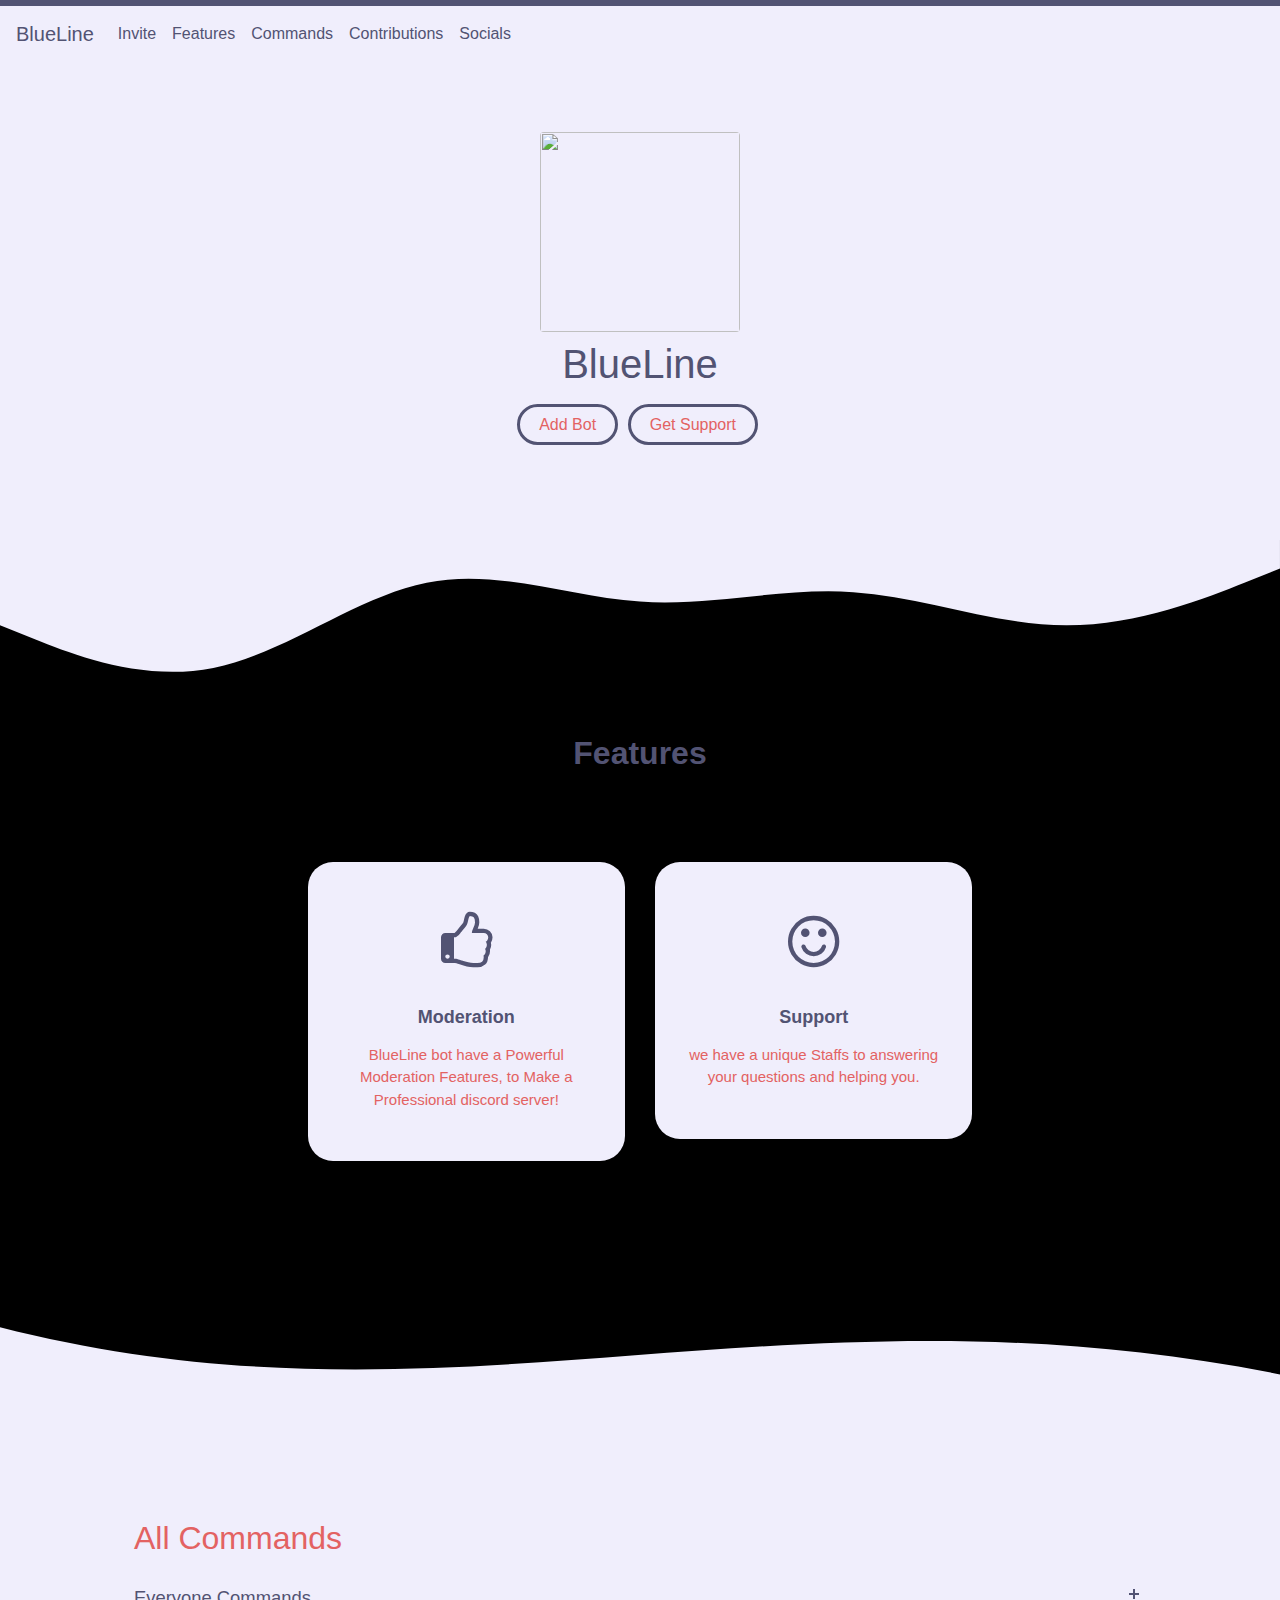
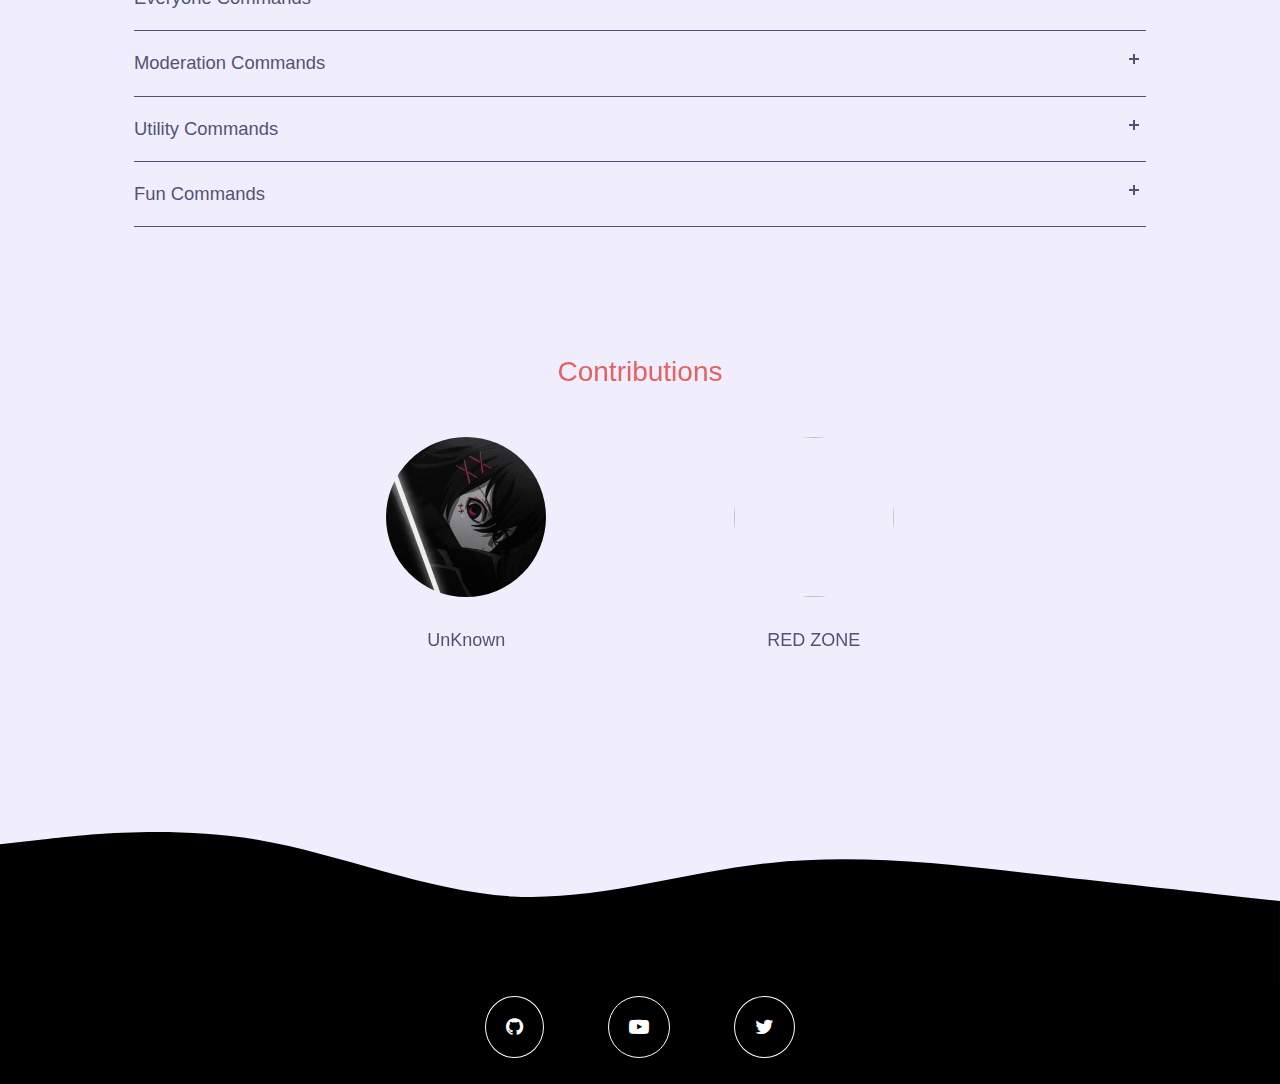
==== commit 7e7424ee: "Update index.html" ====
--- a/index.html
+++ b/index.html
@@ -41,10 +41,10 @@
     <div class="tada animated">
       <div role="group" class="front-but">
         <button onclick="window.location.href='https://discord.com/api/oauth2/authorize?client_id=842708798892146718&permissions=8&scope=bot';">
-          Add To Discord
+          Add Bot
         </button>
         <button onclick="window.location.href='https://discord.gg/jcTxE4wJ6J';">
-          Support Server
+          Get Support
         </button>
       </div>
     </div>
@@ -129,7 +129,7 @@
         <div class="accordion-item">
           <button id="accordion-button-2" aria-expanded="false"><span class="accordion-title">Utility Commands</span><span class="icon" aria-hidden="true"></span></button>
           <div class="accordion-content">
-            <p>Uptime, Userinfo, Serverinfo, Botinfo, Invites, Github, ListEmoji</p>
+            <p>Uptime, Userinfo, Serverinfo, Botinfo, Invites, Github, ListEmoji, Roleinfo</p>
           </div>
         </div>
         <div class="accordion-item">
@@ -228,4 +228,4 @@
   <script src="assets/js/untitled.js"></script>
 </body>
 
-</html>+</html>
